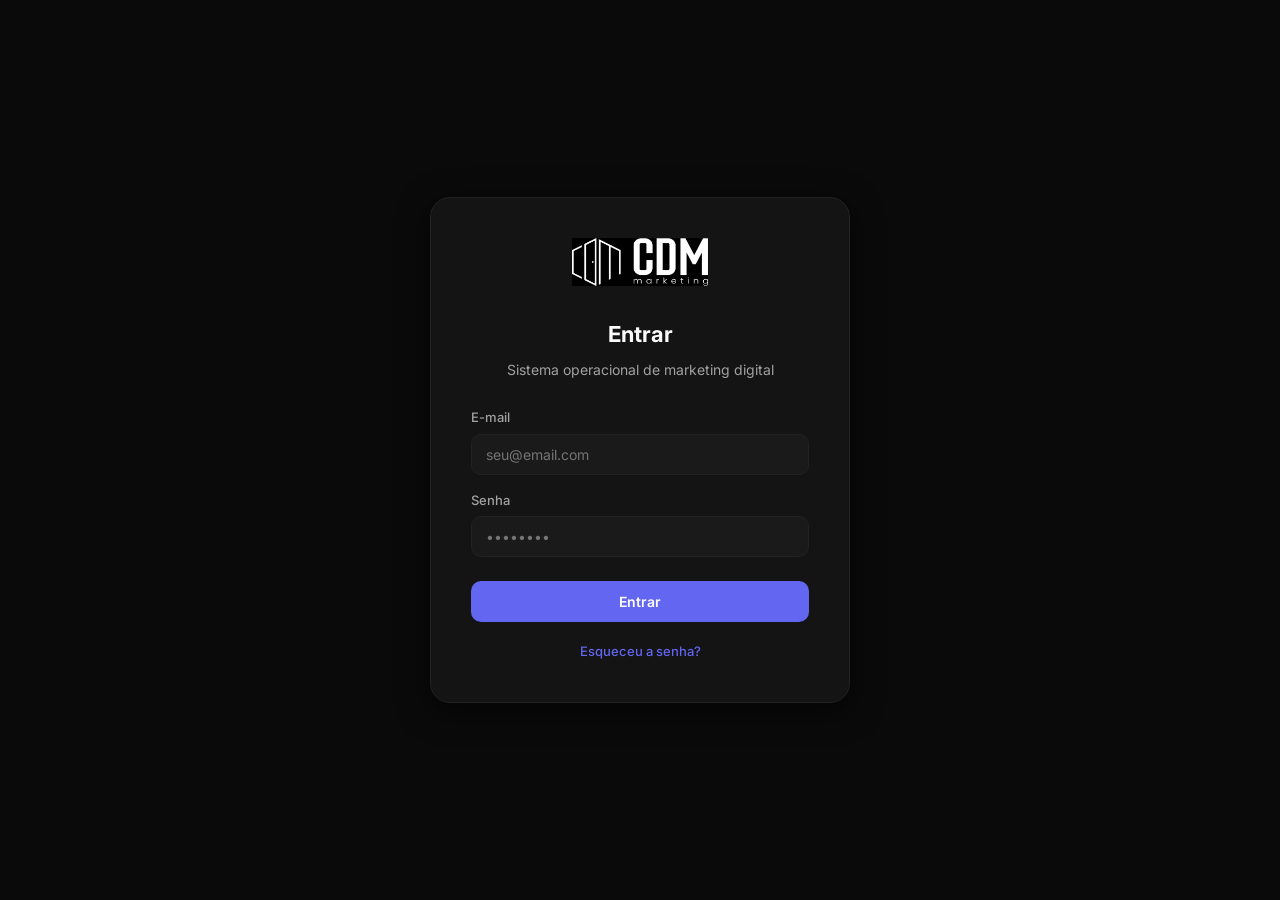
==== app.html @ 844bb7fb "feat: calendario ordena pendentes, auto-save ao fechar task e arquivar clientes Co-authored-by: Curs" ====
<!DOCTYPE html>
<html lang="pt-BR" data-theme="dark">
<head>
  <meta charset="UTF-8">
  <meta name="viewport" content="width=device-width, initial-scale=1.0">
  <title>CDM Central</title>
  <link rel="icon" type="image/png" href="assets/logos/cdm-icon.png?v=20260618d">
  <link rel="preconnect" href="https://fonts.googleapis.com">
  <link rel="preconnect" href="https://fonts.gstatic.com" crossorigin>
  <link href="https://fonts.googleapis.com/css2?family=Inter:wght@300;400;500;600;700&display=swap" rel="stylesheet">
  <link rel="stylesheet" href="css/style.css?v=20260626e">
  <link rel="stylesheet" href="css/auth.css?v=20260619e">
</head>
<body>
  <div id="app" class="app">
    <aside id="sidebar" class="sidebar">
      <div class="sidebar-header">
        <div class="logo">
          <img src="assets/logos/cdm-marketing-white.png?v=20260618d" alt="CDM marketing" class="logo-img logo-img-full">
          <img src="assets/logos/cdm-icon.png?v=20260618d" alt="CDM marketing" class="logo-img logo-img-icon">
        </div>
        <button id="sidebar-toggle" class="sidebar-toggle" aria-label="Recolher menu">
          <svg width="16" height="16" viewBox="0 0 24 24" fill="none" stroke="currentColor" stroke-width="2"><path d="M15 18l-6-6 6-6"/></svg>
        </button>
      </div>
      <nav id="sidebar-nav" class="sidebar-nav"></nav>
      <div class="sidebar-footer">
        <button id="theme-toggle" class="theme-toggle" aria-label="Alternar tema">
          <svg class="icon-sun" width="18" height="18" viewBox="0 0 24 24" fill="none" stroke="currentColor" stroke-width="2"><circle cx="12" cy="12" r="5"/><path d="M12 1v2M12 21v2M4.22 4.22l1.42 1.42M18.36 18.36l1.42 1.42M1 12h2M21 12h2M4.22 19.78l1.42-1.42M18.36 5.64l1.42-1.42"/></svg>
          <svg class="icon-moon" width="18" height="18" viewBox="0 0 24 24" fill="none" stroke="currentColor" stroke-width="2"><path d="M21 12.79A9 9 0 1 1 11.21 3 7 7 0 0 0 21 12.79z"/></svg>
          <span class="theme-label">Tema</span>
        </button>
      </div>
    </aside>

    <div class="main-wrapper">
      <header class="header">
        <div class="header-left">
          <button id="mobile-menu" class="mobile-menu-btn" aria-label="Menu">
            <svg width="20" height="20" viewBox="0 0 24 24" fill="none" stroke="currentColor" stroke-width="2"><path d="M3 12h18M3 6h18M3 18h18"/></svg>
          </button>
          <div class="search-wrapper">
            <svg class="search-icon" width="16" height="16" viewBox="0 0 24 24" fill="none" stroke="currentColor" stroke-width="2"><circle cx="11" cy="11" r="8"/><path d="m21 21-4.35-4.35"/></svg>
            <input type="text" id="global-search" class="search-input" placeholder="Buscar... (Ctrl+K)" autocomplete="off">
          </div>
        </div>
        <div class="header-right">
          <button id="notifications-btn" class="header-btn" aria-label="Notificações">
            <svg width="18" height="18" viewBox="0 0 24 24" fill="none" stroke="currentColor" stroke-width="2"><path d="M18 8A6 6 0 0 0 6 8c0 7-3 9-3 9h18s-3-2-3-9"/><path d="M13.73 21a2 2 0 0 1-3.46 0"/></svg>
            <span id="notif-badge" class="notif-badge hidden">0</span>
          </button>
          <div class="user-menu">
            <button id="user-btn" class="user-btn">
              <span class="user-avatar" id="user-avatar">A</span>
              <span class="user-name" id="user-name">...</span>
              <span class="role-badge" id="user-role"></span>
            </button>
            <div id="user-dropdown" class="hidden" style="position:absolute;right:24px;top:52px;background:var(--bg-card);border:1px solid var(--border-color);border-radius:var(--radius-md);padding:8px;min-width:160px;z-index:200">
              <button class="btn btn-ghost" style="width:100%;justify-content:flex-start" id="logout-btn">Sair</button>
            </div>
          </div>
        </div>
      </header>
      <main id="main-content" class="main-content">
        <div class="loading"><div class="spinner"></div><p style="margin-top:12px;color:var(--text-tertiary)">Iniciando...</p></div>
      </main>
    </div>

    <div id="detail-modal" class="modal-overlay hidden">
      <div class="detail-modal">
        <div class="detail-modal-header">
          <h2 id="detail-modal-title"></h2>
          <button id="close-detail-modal" class="panel-close">&times;</button>
        </div>
        <div id="detail-modal-body" class="detail-modal-body"></div>
      </div>
    </div>

    <div id="notifications-panel" class="notifications-panel hidden">
      <div class="panel-header">
        <h3>Notificações</h3>
        <button id="close-notifications" class="panel-close" aria-label="Fechar">&times;</button>
      </div>
      <div id="notifications-toolbar" class="notifications-toolbar hidden">
        <button id="mark-all-notifications" class="btn btn-ghost btn-sm" type="button">Marcar todas como lidas</button>
      </div>
      <div id="notifications-list" class="notifications-list"></div>
    </div>

    <div id="overlay" class="overlay hidden"></div>

    <div id="upload-progress" class="upload-progress-overlay hidden" aria-live="polite" aria-busy="true">
      <div class="upload-progress-card">
        <div class="spinner upload-progress-spinner"></div>
        <h3 id="upload-progress-title">Enviando arquivo...</h3>
        <p id="upload-progress-name" class="upload-progress-name"></p>
        <div class="progress-bar upload-progress-bar"><div id="upload-progress-fill" class="progress-fill"></div></div>
        <p id="upload-progress-meta" class="upload-progress-meta"></p>
      </div>
    </div>

    <div id="file-context-menu" class="file-context-menu hidden" role="menu">
      <button type="button" id="file-context-delete" class="file-context-item file-context-danger" role="menuitem">Excluir pasta</button>
    </div>

    <div id="toast-container" class="toast-container"></div>
  </div>

  <script src="js/vendor/supabase.min.js"></script>
  <script type="module" src="js/app.js?v=20260626e"></script>
</body>
</html>
---- css/style.css ----
/* ============================================
   CDM CENTRAL - Premium SaaS Design System
   ============================================ */

/* --- CSS Variables: Dark Theme (default) --- */
:root,
[data-theme="dark"] {
  --bg-primary: #0A0A0A;
  --bg-secondary: #111111;
  --bg-tertiary: #1A1A1A;
  --bg-card: #141414;
  --bg-card-hover: #1C1C1C;
  --bg-input: #1A1A1A;
  --bg-sidebar: #0D0D0D;
  --bg-header: rgba(10, 10, 10, 0.85);
  --border-color: #222222;
  --border-light: #2A2A2A;
  --border-focus: #6366f1;
  --text-primary: #FAFAFA;
  --text-secondary: #A1A1A1;
  --text-tertiary: #666666;
  --text-muted: #444444;
  --accent: #6366f1;
  --accent-hover: #818cf8;
  --accent-subtle: rgba(99, 102, 241, 0.12);
  --success: #22c55e;
  --success-subtle: rgba(34, 197, 94, 0.12);
  --warning: #f59e0b;
  --warning-subtle: rgba(245, 158, 11, 0.12);
  --danger: #ef4444;
  --danger-subtle: rgba(239, 68, 68, 0.12);
  --info: #3b82f6;
  --info-subtle: rgba(59, 130, 246, 0.12);
  --shadow-sm: 0 1px 2px rgba(0, 0, 0, 0.4);
  --shadow-md: 0 4px 12px rgba(0, 0, 0, 0.5);
  --shadow-lg: 0 8px 32px rgba(0, 0, 0, 0.6);
  --radius-sm: 6px;
  --radius-md: 10px;
  --radius-lg: 14px;
  --radius-xl: 20px;
  --sidebar-width: 260px;
  --sidebar-collapsed: 72px;
  --header-height: 60px;
  --transition: 0.2s cubic-bezier(0.4, 0, 0.2, 1);
  --font: 'Inter', -apple-system, BlinkMacSystemFont, 'Segoe UI', sans-serif;
}

/* --- Light Theme --- */
[data-theme="light"] {
  --bg-primary: #FFFFFF;
  --bg-secondary: #FAFAFA;
  --bg-tertiary: #F5F5F5;
  --bg-card: #FFFFFF;
  --bg-card-hover: #FAFAFA;
  --bg-input: #F5F5F5;
  --bg-sidebar: #FAFAFA;
  --bg-header: rgba(255, 255, 255, 0.9);
  --border-color: #E5E5E5;
  --border-light: #EEEEEE;
  --text-primary: #0A0A0A;
  --text-secondary: #666666;
  --text-tertiary: #999999;
  --text-muted: #CCCCCC;
  --shadow-sm: 0 1px 2px rgba(0, 0, 0, 0.05);
  --shadow-md: 0 4px 12px rgba(0, 0, 0, 0.08);
  --shadow-lg: 0 8px 32px rgba(0, 0, 0, 0.12);
}

/* --- Reset & Base --- */
*, *::before, *::after { box-sizing: border-box; margin: 0; padding: 0; }

html {
  font-size: 14px;
  -webkit-font-smoothing: antialiased;
  -moz-osx-font-smoothing: grayscale;
}

body {
  font-family: var(--font);
  background: var(--bg-primary);
  color: var(--text-primary);
  line-height: 1.5;
  overflow: hidden;
}

button, input, textarea, select {
  font-family: inherit;
  font-size: inherit;
  border: none;
  outline: none;
  background: none;
  color: inherit;
}

a { color: var(--accent); text-decoration: none; }
a:hover { color: var(--accent-hover); }

::-webkit-scrollbar { width: 6px; height: 6px; }
::-webkit-scrollbar-track { background: transparent; }
::-webkit-scrollbar-thumb { background: var(--border-light); border-radius: 3px; }
::-webkit-scrollbar-thumb:hover { background: var(--text-tertiary); }

/* --- App Layout --- */
.app {
  display: flex;
  height: 100vh;
  overflow: hidden;
}

.main-wrapper {
  flex: 1;
  display: flex;
  flex-direction: column;
  min-width: 0;
  transition: margin-left var(--transition);
}

/* --- Sidebar --- */
.sidebar {
  width: var(--sidebar-width);
  height: 100vh;
  background: var(--bg-sidebar);
  border-right: 1px solid var(--border-color);
  display: flex;
  flex-direction: column;
  flex-shrink: 0;
  transition: width var(--transition);
  z-index: 100;
  position: relative;
}

.sidebar.collapsed {
  width: var(--sidebar-collapsed);
}

.sidebar-header {
  display: flex;
  align-items: center;
  justify-content: space-between;
  padding: 20px 16px;
  border-bottom: 1px solid var(--border-color);
  min-height: 72px;
}

.logo {
  display: flex;
  align-items: center;
  overflow: hidden;
  min-width: 0;
  flex: 1;
}

.logo-img {
  object-fit: contain;
  flex-shrink: 0;
}

.logo-img-full {
  height: 36px;
  width: auto;
  max-width: 100%;
  display: block;
}

.logo-img-icon {
  width: 36px;
  height: 36px;
  display: none;
}

[data-theme="light"] .logo-img-full { display: none; }
[data-theme="light"] .logo-img-icon { display: block; }

.sidebar.collapsed .logo-img-icon { display: none; }

.sidebar.collapsed .logo-img-full {
  display: block;
  width: 36px;
  height: 36px;
  object-fit: cover;
  object-position: left center;
}

.sidebar-toggle {
  width: 28px;
  height: 28px;
  border-radius: var(--radius-sm);
  display: flex;
  align-items: center;
  justify-content: center;
  color: var(--text-tertiary);
  cursor: pointer;
  transition: all var(--transition);
  flex-shrink: 0;
}

.sidebar-toggle:hover {
  background: var(--bg-tertiary);
  color: var(--text-primary);
}

.sidebar.collapsed .sidebar-toggle svg { transform: rotate(180deg); }

.sidebar-nav {
  flex: 1;
  overflow-y: auto;
  padding: 12px 8px;
}

.nav-section {
  margin-bottom: 8px;
}

.nav-section-title {
  font-size: 10px;
  font-weight: 600;
  text-transform: uppercase;
  letter-spacing: 0.08em;
  color: var(--text-tertiary);
  padding: 8px 12px 4px;
  white-space: nowrap;
  overflow: hidden;
}

.sidebar.collapsed .nav-section-title { opacity: 0; height: 0; padding: 0; }

.nav-item {
  display: flex;
  align-items: center;
  gap: 12px;
  padding: 9px 12px;
  border-radius: var(--radius-md);
  color: var(--text-secondary);
  cursor: pointer;
  transition: all var(--transition);
  white-space: nowrap;
  font-size: 13px;
  font-weight: 450;
  position: relative;
  border: none;
  width: 100%;
  text-align: left;
}

.nav-item:hover {
  background: var(--bg-tertiary);
  color: var(--text-primary);
}

.nav-item.active {
  background: var(--accent-subtle);
  color: var(--accent);
  font-weight: 500;
}

.nav-item.active::before {
  content: '';
  position: absolute;
  left: 0;
  top: 50%;
  transform: translateY(-50%);
  width: 3px;
  height: 18px;
  background: var(--accent);
  border-radius: 0 2px 2px 0;
}

.nav-icon {
  width: 22px;
  height: 22px;
  display: flex;
  align-items: center;
  justify-content: center;
  flex-shrink: 0;
  color: inherit;
  opacity: 0.85;
}

.nav-item.active .nav-icon { opacity: 1; }

.nav-icon-svg {
  display: block;
}

.sidebar.collapsed .nav-label { opacity: 0; width: 0; }

.sidebar-footer {
  padding: 12px 8px;
  border-top: 1px solid var(--border-color);
}

.theme-toggle {
  display: flex;
  align-items: center;
  gap: 12px;
  padding: 9px 12px;
  border-radius: var(--radius-md);
  color: var(--text-secondary);
  cursor: pointer;
  width: 100%;
  transition: all var(--transition);
}

.theme-toggle:hover {
  background: var(--bg-tertiary);
  color: var(--text-primary);
}

[data-theme="dark"] .icon-sun { display: block; }
[data-theme="dark"] .icon-moon { display: none; }
[data-theme="light"] .icon-sun { display: none; }
[data-theme="light"] .icon-moon { display: block; }

.sidebar.collapsed .theme-label { display: none; }

/* --- Header --- */
.header {
  height: var(--header-height);
  display: flex;
  align-items: center;
  justify-content: space-between;
  padding: 0 24px;
  border-bottom: 1px solid var(--border-color);
  background: var(--bg-header);
  backdrop-filter: blur(12px);
  -webkit-backdrop-filter: blur(12px);
  flex-shrink: 0;
  z-index: 50;
}

.header-left, .header-right {
  display: flex;
  align-items: center;
  gap: 12px;
}

.mobile-menu-btn {
  display: none;
  width: 36px;
  height: 36px;
  border-radius: var(--radius-md);
  align-items: center;
  justify-content: center;
  cursor: pointer;
  color: var(--text-secondary);
}

.mobile-menu-btn:hover { background: var(--bg-tertiary); }

.search-wrapper {
  position: relative;
  display: flex;
  align-items: center;
}

.search-icon {
  position: absolute;
  left: 12px;
  color: var(--text-tertiary);
  pointer-events: none;
}

.search-input {
  width: 320px;
  height: 38px;
  padding: 0 60px 0 38px;
  background: var(--bg-input);
  border: 1px solid var(--border-color);
  border-radius: var(--radius-lg);
  color: var(--text-primary);
  transition: all var(--transition);
}

.search-input:focus {
  border-color: var(--border-focus);
  box-shadow: 0 0 0 3px var(--accent-subtle);
}

.search-input::placeholder { color: var(--text-tertiary); }

.search-kbd {
  position: absolute;
  right: 10px;
  font-size: 11px;
  padding: 2px 6px;
  background: var(--bg-tertiary);
  border: 1px solid var(--border-color);
  border-radius: 4px;
  color: var(--text-tertiary);
  font-family: inherit;
}

.header-btn {
  width: 38px;
  height: 38px;
  border-radius: var(--radius-md);
  display: flex;
  align-items: center;
  justify-content: center;
  cursor: pointer;
  color: var(--text-secondary);
  position: relative;
  transition: all var(--transition);
}

.header-btn:hover {
  background: var(--bg-tertiary);
  color: var(--text-primary);
}

.notif-badge {
  position: absolute;
  top: 6px;
  right: 6px;
  width: 16px;
  height: 16px;
  background: var(--danger);
  color: white;
  font-size: 9px;
  font-weight: 700;
  border-radius: 50%;
  display: flex;
  align-items: center;
  justify-content: center;
}

.user-btn {
  display: flex;
  align-items: center;
  gap: 8px;
  padding: 4px 8px 4px 4px;
  border-radius: var(--radius-lg);
  cursor: pointer;
  transition: all var(--transition);
}

.user-btn:hover { background: var(--bg-tertiary); }

.user-avatar {
  width: 32px;
  height: 32px;
  border-radius: var(--radius-md);
  background: var(--accent);
  color: white;
  display: flex;
  align-items: center;
  justify-content: center;
  font-size: 12px;
  font-weight: 600;
}

.user-name {
  font-size: 13px;
  font-weight: 500;
}

/* --- Main Content --- */
.main-content {
  flex: 1;
  overflow-y: auto;
  padding: 24px;
  animation: fadeIn 0.3s ease;
}

.main-content.is-loading {
  opacity: 0.72;
  pointer-events: none;
  transition: opacity 0.15s ease;
}

@keyframes fadeIn {
  from { opacity: 0; transform: translateY(8px); }
  to { opacity: 1; transform: translateY(0); }
}

.page-header {
  margin-bottom: 24px;
}

.page-title {
  font-size: 24px;
  font-weight: 700;
  letter-spacing: -0.03em;
  margin-bottom: 4px;
}

.page-subtitle {
  color: var(--text-secondary);
  font-size: 14px;
}

.page-actions {
  display: flex;
  gap: 8px;
  margin-top: 16px;
}

/* --- Buttons --- */
.btn {
  display: inline-flex;
  align-items: center;
  gap: 6px;
  padding: 8px 16px;
  border-radius: var(--radius-md);
  font-size: 13px;
  font-weight: 500;
  cursor: pointer;
  transition: all var(--transition);
  border: 1px solid transparent;
  white-space: nowrap;
}

.btn-primary {
  background: var(--accent);
  color: white;
}

.btn-primary:hover {
  background: var(--accent-hover);
  transform: translateY(-1px);
  box-shadow: var(--shadow-md);
}

.btn-secondary {
  background: var(--bg-tertiary);
  color: var(--text-primary);
  border-color: var(--border-color);
}

.btn-secondary:hover { background: var(--bg-card-hover); }

.btn-ghost {
  color: var(--text-secondary);
}

.btn-ghost:hover {
  background: var(--bg-tertiary);
  color: var(--text-primary);
}

.btn-sm { padding: 5px 10px; font-size: 12px; }

.btn-icon {
  width: 32px;
  height: 32px;
  padding: 0;
  display: inline-flex;
  align-items: center;
  justify-content: center;
  border-radius: var(--radius-sm);
}

/* --- Cards --- */
.card {
  background: var(--bg-card);
  border: 1px solid var(--border-color);
  border-radius: var(--radius-lg);
  padding: 20px;
  transition: all var(--transition);
}

.card:hover { border-color: var(--border-light); }

.card-header {
  display: flex;
  align-items: center;
  justify-content: space-between;
  margin-bottom: 16px;
}

.card-title {
  font-size: 14px;
  font-weight: 600;
  color: var(--text-secondary);
}

.card-value {
  font-size: 28px;
  font-weight: 700;
  letter-spacing: -0.03em;
  line-height: 1.2;
}

.card-change {
  font-size: 12px;
  font-weight: 500;
  margin-top: 4px;
}

.card-change.positive { color: var(--success); }
.card-change.negative { color: var(--danger); }

/* --- Grid Layouts --- */
.grid { display: grid; gap: 16px; }
.grid-2 { grid-template-columns: repeat(2, 1fr); }
.grid-3 { grid-template-columns: repeat(3, 1fr); }
.grid-4 { grid-template-columns: repeat(4, 1fr); }
.grid-5 { grid-template-columns: repeat(5, 1fr); }
.grid-auto { grid-template-columns: repeat(auto-fill, minmax(240px, 1fr)); }

/* --- Metric Cards --- */
.metric-card {
  background: var(--bg-card);
  border: 1px solid var(--border-color);
  border-radius: var(--radius-lg);
  padding: 20px;
  position: relative;
  overflow: hidden;
  transition: all var(--transition);
}

.metric-card:hover {
  border-color: var(--border-light);
  transform: translateY(-2px);
  box-shadow: var(--shadow-md);
}

.metric-card::after {
  content: '';
  position: absolute;
  top: 0;
  left: 0;
  right: 0;
  height: 2px;
  background: var(--accent);
  opacity: 0;
  transition: opacity var(--transition);
}

.metric-card:hover::after { opacity: 1; }

.metric-label {
  font-size: 12px;
  font-weight: 500;
  color: var(--text-tertiary);
  text-transform: uppercase;
  letter-spacing: 0.05em;
  margin-bottom: 8px;
}

.metric-value {
  font-size: 26px;
  font-weight: 700;
  letter-spacing: -0.03em;
}

.metric-icon {
  position: absolute;
  top: 16px;
  right: 16px;
  width: 36px;
  height: 36px;
  border-radius: var(--radius-md);
  display: flex;
  align-items: center;
  justify-content: center;
  font-size: 16px;
}

.metric-icon.purple { background: var(--accent-subtle); }
.metric-icon.green { background: var(--success-subtle); }
.metric-icon.yellow { background: var(--warning-subtle); }
.metric-icon.red { background: var(--danger-subtle); }
.metric-icon.blue { background: var(--info-subtle); }

/* --- Progress Bar --- */
.progress-bar {
  height: 6px;
  background: var(--bg-tertiary);
  border-radius: 3px;
  overflow: hidden;
  margin-top: 12px;
}

.progress-fill {
  height: 100%;
  background: linear-gradient(90deg, var(--accent), var(--accent-hover));
  border-radius: 3px;
  transition: width 0.8s cubic-bezier(0.4, 0, 0.2, 1);
}

/* --- Chart Container --- */
.chart-container {
  background: var(--bg-card);
  border: 1px solid var(--border-color);
  border-radius: var(--radius-lg);
  padding: 20px;
}

.chart-header {
  display: flex;
  align-items: center;
  justify-content: space-between;
  margin-bottom: 16px;
}

.chart-title {
  font-size: 15px;
  font-weight: 600;
}

.chart-canvas {
  width: 100%;
  height: 240px;
}

/* --- Tabs --- */
.tabs {
  display: flex;
  gap: 4px;
  background: var(--bg-tertiary);
  padding: 4px;
  border-radius: var(--radius-md);
  margin-bottom: 20px;
  width: fit-content;
}

.tab {
  padding: 7px 16px;
  border-radius: var(--radius-sm);
  font-size: 13px;
  font-weight: 500;
  color: var(--text-secondary);
  cursor: pointer;
  transition: all var(--transition);
}

.tab:hover { color: var(--text-primary); }

.tab.active {
  background: var(--bg-card);
  color: var(--text-primary);
  box-shadow: var(--shadow-sm);
}

/* --- Tables --- */
.table-wrapper {
  overflow-x: auto;
  border: 1px solid var(--border-color);
  border-radius: var(--radius-lg);
}

table {
  width: 100%;
  border-collapse: collapse;
}

thead { background: var(--bg-tertiary); }

th {
  text-align: left;
  padding: 10px 16px;
  font-size: 11px;
  font-weight: 600;
  text-transform: uppercase;
  letter-spacing: 0.05em;
  color: var(--text-tertiary);
  border-bottom: 1px solid var(--border-color);
}

td {
  padding: 12px 16px;
  font-size: 13px;
  border-bottom: 1px solid var(--border-color);
  vertical-align: middle;
}

tr:last-child td { border-bottom: none; }

tbody tr {
  transition: background var(--transition);
  cursor: pointer;
}

tbody tr:hover { background: var(--bg-card-hover); }

/* --- Badges --- */
.badge {
  display: inline-flex;
  align-items: center;
  padding: 3px 10px;
  border-radius: 100px;
  font-size: 11px;
  font-weight: 600;
  letter-spacing: 0.02em;
}

.badge-success { background: var(--success-subtle); color: var(--success); }
.badge-warning { background: var(--warning-subtle); color: var(--warning); }
.badge-danger { background: var(--danger-subtle); color: var(--danger); }
.badge-info { background: var(--info-subtle); color: var(--info); }
.badge-neutral { background: var(--bg-tertiary); color: var(--text-secondary); }
.badge-accent { background: var(--accent-subtle); color: var(--accent); }

/* --- Kanban --- */
.kanban {
  display: flex;
  gap: 16px;
  overflow-x: auto;
  padding-bottom: 16px;
}

.kanban-column {
  min-width: 280px;
  flex: 1;
  background: var(--bg-secondary);
  border: 1px solid var(--border-color);
  border-radius: var(--radius-lg);
  padding: 16px;
}

.kanban-column-header {
  display: flex;
  align-items: center;
  justify-content: space-between;
  margin-bottom: 12px;
  padding-bottom: 12px;
  border-bottom: 1px solid var(--border-color);
}

.kanban-column-title {
  font-size: 13px;
  font-weight: 600;
  display: flex;
  align-items: center;
  gap: 8px;
}

.kanban-count {
  background: var(--bg-tertiary);
  padding: 2px 8px;
  border-radius: 100px;
  font-size: 11px;
  color: var(--text-tertiary);
}

.kanban-card {
  background: var(--bg-card);
  border: 1px solid var(--border-color);
  border-radius: var(--radius-md);
  padding: 14px;
  margin-bottom: 8px;
  cursor: pointer;
  transition: all var(--transition);
}

.kanban-card:hover {
  border-color: var(--border-light);
  transform: translateY(-1px);
  box-shadow: var(--shadow-sm);
}

.kanban-card-title {
  font-size: 13px;
  font-weight: 500;
  margin-bottom: 8px;
}

.kanban-card-meta {
  display: flex;
  align-items: center;
  justify-content: space-between;
  font-size: 11px;
  color: var(--text-tertiary);
}

.priority-dot {
  width: 8px;
  height: 8px;
  border-radius: 50%;
  display: inline-block;
}

.priority-dot.alta { background: var(--danger); }
.priority-dot.media { background: var(--warning); }
.priority-dot.baixa { background: var(--success); }

/* --- Calendar --- */
.calendar-toolbar {
  display: flex;
  align-items: center;
  justify-content: space-between;
  margin-bottom: 20px;
}

.calendar-nav {
  display: flex;
  align-items: center;
  gap: 8px;
}

.calendar-month {
  font-size: 18px;
  font-weight: 600;
  min-width: 180px;
  text-align: center;
}

.calendar-grid {
  display: grid;
  grid-template-columns: repeat(7, 1fr);
  gap: 1px;
  background: var(--border-color);
  border: 1px solid var(--border-color);
  border-radius: var(--radius-lg);
  overflow: hidden;
}

.calendar-day-header {
  background: var(--bg-tertiary);
  padding: 10px;
  text-align: center;
  font-size: 11px;
  font-weight: 600;
  text-transform: uppercase;
  color: var(--text-tertiary);
}

.calendar-day {
  background: var(--bg-card);
  min-height: 100px;
  padding: 8px;
  cursor: pointer;
  transition: background var(--transition);
}

.calendar-day:hover { background: var(--bg-card-hover); }
.calendar-day.other-month {
  opacity: 0.55;
  cursor: pointer;
}
.calendar-day.other-month:hover {
  opacity: 0.85;
}
.calendar-day.other-month.is-focused {
  opacity: 1;
}
.calendar-day.today { background: var(--accent-subtle); }

.calendar-day-number {
  font-size: 13px;
  font-weight: 500;
  margin-bottom: 4px;
}

.calendar-event {
  font-size: 11px;
  padding: 2px 6px;
  border-radius: 4px;
  margin-bottom: 2px;
  background: var(--accent-subtle);
  color: var(--accent);
  white-space: nowrap;
  overflow: hidden;
  text-overflow: ellipsis;
  cursor: pointer;
}

.calendar-event.alta { background: var(--danger-subtle); color: var(--danger); }

/* --- Notion Calendar --- */
.cal-page-header {
  display: flex;
  justify-content: space-between;
  align-items: flex-start;
  flex-wrap: wrap;
  gap: 16px;
}

.notion-toolbar {
  flex-wrap: wrap;
  margin-bottom: 16px;
}

.cal-filters {
  display: flex;
  flex-wrap: wrap;
  gap: 12px;
  align-items: center;
  margin-bottom: 16px;
}

.cal-filter-group {
  display: flex;
  flex-wrap: wrap;
  gap: 6px;
}

.cal-filter-chip {
  padding: 6px 12px;
  border-radius: 999px;
  border: 1px solid var(--border-color);
  background: var(--bg-card);
  color: var(--text-secondary);
  font-size: 12px;
  cursor: pointer;
  transition: all var(--transition);
}

.cal-filter-chip:hover { border-color: var(--accent); color: var(--text-primary); }
.cal-filter-chip.active { background: var(--accent-subtle); border-color: var(--accent); color: var(--accent); }

.cal-filter-select {
  max-width: 220px;
  padding: 6px 10px;
  font-size: 13px;
}

.notion-calendar .calendar-day {
  min-height: 130px;
  vertical-align: top;
}

.calendar-day-header-row {
  display: flex;
  justify-content: space-between;
  align-items: center;
  margin-bottom: 6px;
}

.cal-day-add {
  width: 22px;
  height: 22px;
  border: none;
  border-radius: 4px;
  background: transparent;
  color: var(--text-tertiary);
  cursor: pointer;
  font-size: 16px;
  line-height: 1;
  opacity: 0;
  transition: opacity var(--transition);
}

.calendar-day:hover .cal-day-add { opacity: 1; }
.cal-day-add:hover { background: var(--accent-subtle); color: var(--accent); }

.calendar-day-events { display: flex; flex-direction: column; gap: 4px; }

.calendar-event.type-task { background: rgba(99, 102, 241, 0.15); color: #818cf8; border-left: 2px solid #6366f1; }
.calendar-event.type-meeting { background: rgba(34, 197, 94, 0.15); color: #4ade80; border-left: 2px solid #22c55e; }
.calendar-event.type-event { background: rgba(168, 85, 247, 0.15); color: #c084fc; border-left: 2px solid #a855f7; }
.calendar-event.type-invoice { background: rgba(234, 179, 8, 0.15); color: #facc15; border-left: 2px solid #eab308; }

.cal-event-dot {
  display: inline-block;
  width: 6px;
  height: 6px;
  border-radius: 50%;
  background: currentColor;
  margin-right: 4px;
  vertical-align: middle;
}

.calendar-more {
  font-size: 10px;
  color: var(--text-tertiary);
  padding: 2px 4px;
  cursor: pointer;
}

.calendar-more:hover { color: var(--accent); }

.calendar-week-grid {
  display: grid;
  grid-template-columns: repeat(7, 1fr);
  gap: 1px;
  background: var(--border-color);
  border: 1px solid var(--border-color);
  border-radius: var(--radius-lg);
  overflow: hidden;
}

.calendar-week-header {
  background: var(--bg-tertiary);
  padding: 12px;
  text-align: center;
  font-size: 12px;
  font-weight: 600;
  color: var(--text-secondary);
}

.calendar-week-header.today { color: var(--accent); }

.calendar-week-col {
  background: var(--bg-card);
  min-height: 320px;
  padding: 8px;
  display: flex;
  flex-direction: column;
  gap: 4px;
}

.calendar-week-col.today { background: var(--accent-subtle); }

.cal-week-empty { font-size: 12px; color: var(--text-tertiary); text-align: center; margin-top: 24px; }

.cal-day-add-week { opacity: 1; align-self: flex-end; margin-bottom: 4px; }

.cal-table-wrap { margin-top: 8px; }

.cal-table tbody tr { cursor: pointer; transition: background var(--transition); }
.cal-table tbody tr:hover { background: var(--bg-card-hover); }

.cal-table-task { display: flex; align-items: center; gap: 8px; font-weight: 500; }
.cal-table-icon { font-size: 16px; }

.cal-type-tag.type-task { background: rgba(99, 102, 241, 0.15); color: #818cf8; }
.cal-type-tag.type-meeting { background: rgba(34, 197, 94, 0.15); color: #4ade80; }
.cal-type-tag.type-event { background: rgba(168, 85, 247, 0.15); color: #c084fc; }
.cal-type-tag.type-invoice { background: rgba(234, 179, 8, 0.15); color: #facc15; }

.cal-agenda { display: flex; flex-direction: column; gap: 24px; }

.cal-agenda-day { border-left: 2px solid var(--border-color); padding-left: 16px; }

.cal-agenda-date {
  font-size: 14px;
  font-weight: 600;
  color: var(--text-secondary);
  margin-bottom: 12px;
  text-transform: capitalize;
}

.cal-agenda-item {
  display: flex;
  gap: 16px;
  padding: 12px;
  background: var(--bg-card);
  border: 1px solid var(--border-color);
  border-radius: var(--radius-md);
  margin-bottom: 8px;
  cursor: pointer;
  transition: border-color var(--transition);
}

.cal-agenda-item:hover { border-color: var(--accent); }

.cal-agenda-time {
  font-size: 12px;
  color: var(--text-tertiary);
  min-width: 80px;
}

.cal-agenda-title { font-weight: 500; font-size: 14px; margin-bottom: 6px; }

.cal-agenda-meta {
  display: flex;
  flex-wrap: wrap;
  gap: 8px;
  font-size: 12px;
  color: var(--text-secondary);
}

.cal-legend {
  display: flex;
  flex-wrap: wrap;
  gap: 16px;
  margin-top: 20px;
  padding-top: 16px;
  border-top: 1px solid var(--border-color);
  font-size: 12px;
  color: var(--text-tertiary);
}

.cal-legend-item { display: flex; align-items: center; gap: 6px; }

.cal-legend-dot {
  width: 10px;
  height: 10px;
  border-radius: 2px;
}

.cal-legend-dot.type-task { background: #6366f1; }
.cal-legend-dot.type-meeting { background: #22c55e; }
.cal-legend-dot.type-event { background: #a855f7; }
.cal-legend-dot.type-invoice { background: #eab308; }

.cal-view-tabs { margin-left: auto; }

@media (max-width: 768px) {
  .notion-calendar { font-size: 11px; }
  .notion-calendar .calendar-day { min-height: 80px; padding: 4px; }
  .notion-week-cols { grid-template-columns: 1fr; }
  .notion-week-headers { grid-template-columns: 1fr; }
  .cal-filter-select { max-width: 100%; }
}

/* --- Notion UI --- */
.notion-week-board { margin-top: 8px; }

.notion-week-headers,
.notion-week-cols {
  display: grid;
  grid-template-columns: repeat(7, minmax(140px, 1fr));
  gap: 8px;
}

.notion-week-headers { margin-bottom: 8px; }

.notion-week-header {
  display: flex;
  flex-direction: column;
  align-items: center;
  gap: 4px;
  padding: 10px 8px;
  font-size: 12px;
  color: var(--text-tertiary);
  text-transform: lowercase;
  text-align: center;
}

.notion-weekday {
  font-size: 11px;
  font-weight: 500;
  line-height: 1.25;
  color: var(--text-secondary);
}

.notion-week-header.today { color: var(--text-primary); }

.notion-day-num {
  font-size: 14px;
  font-weight: 500;
  width: 28px;
  height: 28px;
  display: flex;
  align-items: center;
  justify-content: center;
  border-radius: 50%;
}

.notion-day-num.today-badge {
  background: #e03e3e;
  color: #fff;
  font-weight: 600;
}

.notion-week-col {
  background: var(--bg-secondary);
  border-radius: var(--radius-md);
  min-height: 480px;
  padding: 8px;
  position: relative;
}

.notion-week-col.today { background: rgba(224, 62, 62, 0.06); }

.notion-week-cards {
  display: flex;
  flex-direction: column;
  gap: 8px;
}

.notion-card {
  background: var(--bg-card);
  border: 1px solid var(--border-color);
  border-radius: 8px;
  padding: 0;
  cursor: pointer;
  transition: box-shadow var(--transition), transform var(--transition);
  font-size: 12px;
  overflow: hidden;
}

.notion-card-inner { padding: 10px 12px 12px; }

.notion-card-color-bar {
  height: 4px;
  width: 100%;
}

.notion-card-color-bar.owner-boleto { background: #22c55e; }
.notion-card-color-bar.owner-juan { background: #3b82f6; }
.notion-card-color-bar.owner-mariah { background: #ec4899; }
.notion-card-color-bar.owner-wanessa { background: #a855f7; }
.notion-card-color-bar.owner-bernardo { background: #f97316; }
.notion-card-color-bar.owner-ney { background: #ef4444; }
.notion-card-color-bar.owner-default { background: #787774; }

.notion-card.owner-boleto { background: rgba(34, 197, 94, 0.14); border-color: rgba(34, 197, 94, 0.35); }
.notion-card.owner-juan { background: rgba(59, 130, 246, 0.14); border-color: rgba(59, 130, 246, 0.35); }
.notion-card.owner-mariah { background: rgba(236, 72, 153, 0.14); border-color: rgba(236, 72, 153, 0.35); }
.notion-card.owner-wanessa { background: rgba(168, 85, 247, 0.14); border-color: rgba(168, 85, 247, 0.35); }
.notion-card.owner-bernardo { background: rgba(249, 115, 22, 0.14); border-color: rgba(249, 115, 22, 0.35); }
.notion-card.owner-ney { background: rgba(239, 68, 68, 0.14); border-color: rgba(239, 68, 68, 0.35); }
.notion-card.owner-default { border-color: var(--border-color); background: var(--bg-card); }

.notion-card-compact {
  display: flex;
  align-items: center;
  gap: 6px;
  font-size: 11px;
  padding: 5px 8px;
  border-radius: 6px;
  border: 1px solid var(--border-color);
  white-space: nowrap;
  overflow: hidden;
  cursor: pointer;
  text-align: left;
}

.notion-compact-dot {
  width: 8px;
  height: 8px;
  border-radius: 50%;
  flex-shrink: 0;
}

.notion-compact-dot.owner-boleto { background: #22c55e; }
.notion-compact-dot.owner-juan { background: #3b82f6; }
.notion-compact-dot.owner-mariah { background: #ec4899; }
.notion-compact-dot.owner-wanessa { background: #a855f7; }
.notion-compact-dot.owner-bernardo { background: #f97316; }
.notion-compact-dot.owner-ney { background: #ef4444; }
.notion-compact-dot.owner-default { background: #787774; }

.notion-compact-text { overflow: hidden; text-overflow: ellipsis; }

.notion-card-compact.owner-boleto { background: rgba(34, 197, 94, 0.15); border-color: rgba(34, 197, 94, 0.3); }
.notion-card-compact.owner-juan { background: rgba(59, 130, 246, 0.15); border-color: rgba(59, 130, 246, 0.3); }
.notion-card-compact.owner-mariah { background: rgba(236, 72, 153, 0.15); border-color: rgba(236, 72, 153, 0.3); }
.notion-card-compact.owner-wanessa { background: rgba(168, 85, 247, 0.15); border-color: rgba(168, 85, 247, 0.3); }
.notion-card-compact.owner-bernardo { background: rgba(249, 115, 22, 0.15); border-color: rgba(249, 115, 22, 0.3); }
.notion-card-compact.owner-ney { background: rgba(239, 68, 68, 0.15); border-color: rgba(239, 68, 68, 0.3); }
.notion-card-compact.owner-default { background: var(--bg-card); color: var(--text-secondary); }

/* ── Calendário Mês/Semana — cartão por status ─────────────────── */
.cal-status-card {
  display: flex;
  flex-direction: column;
  gap: 3px;
  padding: 6px 8px 7px 10px;
  border-radius: 6px;
  border: none;
  border-left: 4px solid transparent;
  cursor: pointer;
  overflow: hidden;
  transition: opacity 0.15s, transform 0.1s, box-shadow 0.15s;
  line-height: 1.35;
  width: 100%;
  text-align: left;
  background: var(--bg-card);
}

.cal-status-card:hover {
  opacity: 0.92;
  transform: translateY(-1px);
  box-shadow: 0 2px 8px rgba(0, 0, 0, 0.12);
}

.cal-status-card-client {
  font-size: 10px;
  font-weight: 600;
  text-transform: uppercase;
  letter-spacing: 0.03em;
  color: var(--text-tertiary);
  white-space: nowrap;
  overflow: hidden;
  text-overflow: ellipsis;
}

.cal-status-card-title {
  font-size: 12px;
  font-weight: 500;
  color: var(--text-primary);
  overflow: hidden;
  display: -webkit-box;
  -webkit-box-orient: vertical;
  -webkit-line-clamp: 2;
  line-clamp: 2;
}

.cal-status-card-assignees {
  font-size: 10px;
  font-weight: 500;
  color: var(--text-secondary);
  white-space: nowrap;
  overflow: hidden;
  text-overflow: ellipsis;
  margin-top: 2px;
}

/* Mês — compacto */
.cal-status-card--month {
  padding: 5px 6px 6px 9px;
  border-left-width: 3px;
  border-radius: 5px;
}

.cal-status-card--month .cal-status-card-client { font-size: 9px; }
.cal-status-card--month .cal-status-card-title { font-size: 11px; -webkit-line-clamp: 2; line-clamp: 2; }
.cal-status-card--month .cal-status-card-assignees { font-size: 9px; }

/* Semana — cartão maior estilo referência */
.cal-status-card--week {
  padding: 10px 12px 10px 14px;
  border-left-width: 4px;
  border-radius: 8px;
  min-height: 78px;
  gap: 5px;
}

.cal-status-card--week .cal-status-card-client {
  font-size: 11px;
  letter-spacing: 0.02em;
}

.cal-status-card--week .cal-status-card-title {
  font-size: 13px;
  font-weight: 500;
  -webkit-line-clamp: 4;
  line-clamp: 4;
  flex: 1;
}

.cal-status-card--week .cal-status-card-assignees {
  font-size: 11px;
  margin-top: auto;
  padding-top: 4px;
}

/* Cores por status */
.cal-status-card.cal-status-pendente {
  background: rgba(244, 63, 94, 0.14);
  border-left-color: #f43f5e;
}
.cal-status-card.cal-status-em_progresso {
  background: rgba(34, 197, 94, 0.14);
  border-left-color: #22c55e;
}
.cal-status-card.cal-status-em_aprovacao {
  background: rgba(59, 130, 246, 0.14);
  border-left-color: #3b82f6;
}
.cal-status-card.cal-status-concluida {
  background: rgba(148, 163, 184, 0.16);
  border-left-color: #94a3b8;
  opacity: 0.88;
}
.cal-status-card.cal-status-cancelada {
  background: rgba(249, 115, 22, 0.12);
  border-left-color: #f97316;
  opacity: 0.75;
}

.cal-status-card.cal-status-concluida .cal-status-card-title,
.cal-status-card.cal-status-cancelada .cal-status-card-title {
  text-decoration: line-through;
  color: var(--text-secondary);
}

/* Legenda de status */
.cal-legend-status {
  display: flex;
  flex-wrap: wrap;
  gap: 16px;
  margin-top: 16px;
  padding-top: 12px;
  border-top: 1px solid var(--border-color);
}

.cal-legend-dot.cal-legend-pendente     { background: #f43f5e; }
.cal-legend-dot.cal-legend-em_progresso { background: #22c55e; }
.cal-legend-dot.cal-legend-em_aprovacao { background: #3b82f6; }
.cal-legend-dot.cal-legend-concluida    { background: #94a3b8; }

.notion-owner-badge {
  display: inline-block;
  font-size: 10px;
  font-weight: 600;
  padding: 3px 8px;
  border-radius: 4px;
  margin-right: 6px;
  letter-spacing: 0.01em;
  line-height: 1.35;
}

.notion-owner-badge.owner-boleto { background: #15803d; color: #fff; }
.notion-owner-badge.owner-juan { background: #2563eb; color: #fff; }
.notion-owner-badge.owner-mariah { background: #db2777; color: #fff; }
.notion-owner-badge.owner-wanessa { background: #9333ea; color: #fff; }
.notion-owner-badge.owner-bernardo { background: #ea580c; color: #fff; }
.notion-owner-badge.owner-ney { background: #dc2626; color: #fff; }
.notion-owner-badge.owner-default { background: #525252; color: #fff; }

.notion-card-footer {
  display: flex;
  flex-wrap: wrap;
  align-items: center;
  gap: 4px;
  margin-top: 4px;
}

.cal-owner-filters { align-items: center; }
.cal-filter-label { font-size: 12px; color: var(--text-tertiary); margin-right: 4px; }
.cal-filter-dot {
  display: inline-block;
  width: 8px;
  height: 8px;
  border-radius: 50%;
  margin-right: 4px;
  vertical-align: middle;
}

.cal-owner-chip.active .cal-filter-dot { box-shadow: 0 0 0 2px var(--bg-card); }

.cal-agenda-item {
  display: flex;
  gap: 12px;
  align-items: flex-start;
}

.cal-agenda-color {
  width: 4px;
  align-self: stretch;
  border-radius: 2px;
  flex-shrink: 0;
  min-height: 48px;
}

.cal-agenda-color.owner-boleto { background: #22c55e; }
.cal-agenda-color.owner-juan { background: #3b82f6; }
.cal-agenda-color.owner-mariah { background: #ec4899; }
.cal-agenda-color.owner-wanessa { background: #a855f7; }
.cal-agenda-color.owner-bernardo { background: #f97316; }
.cal-agenda-color.owner-ney { background: #ef4444; }
.cal-agenda-color.owner-default { background: #787774; }

.notion-card:hover {
  box-shadow: 0 4px 12px rgba(0,0,0,0.2);
  transform: translateY(-1px);
}

.notion-avatar-juan { background: #2563eb; color: #fff; }
.notion-avatar-mariah { background: #db2777; color: #fff; }
.notion-avatar-wanessa { background: #9333ea; color: #fff; }
.notion-avatar-bernardo { background: #ea580c; color: #fff; }
.notion-avatar-ney { background: #dc2626; color: #fff; }
.notion-avatar-boleto { background: #15803d; color: #fff; }

.cal-legend-dot.owner-boleto { background: #22c55e; }
.cal-legend-dot.owner-juan { background: #3b82f6; }
.cal-legend-dot.owner-mariah { background: #ec4899; }
.cal-legend-dot.owner-wanessa { background: #a855f7; }
.cal-legend-dot.owner-bernardo { background: #f97316; }
.cal-legend-dot.owner-ney { background: #ef4444; }

.cal-owner-dot {
  display: inline-block;
  width: 8px;
  height: 8px;
  border-radius: 50%;
  margin-right: 6px;
  flex-shrink: 0;
}

.cal-owner-dot.owner-boleto { background: #22c55e; }
.cal-owner-dot.owner-juan { background: #3b82f6; }
.cal-owner-dot.owner-mariah { background: #ec4899; }
.cal-owner-dot.owner-wanessa { background: #a855f7; }
.cal-owner-dot.owner-bernardo { background: #f97316; }
.cal-owner-dot.owner-ney { background: #ef4444; }
.cal-owner-dot.owner-default { background: #787774; }

.cal-table-task { display: flex; align-items: center; gap: 4px; }

.cal-legend-team { gap: 20px; }

.notion-card-title {
  font-weight: 500;
  font-size: 13px;
  line-height: 1.35;
  margin-bottom: 8px;
  display: flex;
  gap: 6px;
  align-items: flex-start;
}

.notion-doc-icon { opacity: 0.6; flex-shrink: 0; }

.notion-card-client {
  font-size: 11px;
  color: var(--text-tertiary);
  margin-bottom: 6px;
  line-height: 1.3;
}

.notion-card-assignee { margin-bottom: 8px; }

.notion-card-assignees {
  display: flex;
  flex-wrap: wrap;
  gap: 6px 10px;
  margin-bottom: 8px;
}

.notion-card-assignees .notion-assignee {
  font-size: 10px;
}

.notion-card-color-bar.owner-split {
  height: 4px;
}

.team-checkbox-group .team-checkbox-item {
  align-items: center;
}

.team-checkbox-dot {
  width: 22px;
  height: 22px;
  border-radius: 50%;
  display: inline-flex;
  align-items: center;
  justify-content: center;
  font-size: 10px;
  font-weight: 700;
  flex-shrink: 0;
}

.notion-assignee {
  display: inline-flex;
  align-items: center;
  gap: 6px;
  font-size: 11px;
  color: var(--text-secondary);
}

.notion-avatar {
  width: 20px;
  height: 20px;
  border-radius: 50%;
  background: var(--bg-tertiary);
  display: inline-flex;
  align-items: center;
  justify-content: center;
  font-size: 10px;
  font-weight: 600;
  color: var(--text-secondary);
}

.notion-status {
  display: inline-block;
  padding: 3px 8px;
  border-radius: 4px;
  font-size: 11px;
  font-weight: 600;
  letter-spacing: 0.01em;
  line-height: 1.35;
}

.notion-status-done { background: #15803d; color: #fff; }
.notion-status-review { background: #c2410c; color: #fff; }
.notion-status-progress { background: #1d4ed8; color: #fff; }
.notion-status-todo { background: #525252; color: #fff; }
.notion-status-cancel { background: #737373; color: #fff; }

.notion-tag {
  display: inline-block;
  padding: 2px 8px;
  border-radius: 4px;
  font-size: 12px;
  white-space: nowrap;
}

.area-farmacia { background: rgba(201, 82, 138, 0.25); color: #e879b9; }
.area-pelicula { background: rgba(212, 76, 71, 0.25); color: #f08080; }
.area-ppf { background: rgba(203, 145, 47, 0.25); color: #e8b84a; }
.area-software { background: rgba(51, 126, 169, 0.25); color: #6cb6e8; }
.area-lojista { background: rgba(120, 119, 116, 0.25); color: #aaa; }
.area-mae { background: rgba(144, 101, 176, 0.25); color: #b794d4; }
.area-default { background: var(--bg-tertiary); color: var(--text-secondary); }

.notion-table-wrap { margin-top: 12px; }

.notion-table { width: 100%; border-collapse: collapse; }

.notion-table th {
  text-align: left;
  font-size: 12px;
  font-weight: 500;
  color: var(--text-tertiary);
  padding: 8px 12px;
  border-bottom: 1px solid var(--border-color);
}

.notion-table td {
  padding: 10px 12px;
  border-bottom: 1px solid var(--border-color);
  font-size: 13px;
  vertical-align: top;
}

.notion-row { cursor: pointer; transition: background var(--transition); }
.notion-row:hover { background: var(--bg-card-hover); }

.notion-cell-name { font-weight: 500; white-space: nowrap; }
.notion-cell-notes { color: var(--text-secondary); font-size: 12px; max-width: 400px; }
.notion-cell-muted { color: var(--text-tertiary); text-align: center; }
.notion-cell-actions { width: 48px; text-align: center; padding: 6px 8px !important; }
.client-delete-btn { opacity: 0.5; }
.notion-row:hover .client-delete-btn { opacity: 1; }

.client-icon { margin-right: 4px; }

.notion-tabs { margin-bottom: 0; }

.client-panel.hidden { display: none; }

#client-panel-senhas .notion-table-wrap {
  overflow-x: auto;
}

#client-panel-senhas .notion-table {
  min-width: 1100px;
  font-size: 13px;
}

#client-panel-senhas .notion-table th,
#client-panel-senhas .notion-table td {
  white-space: nowrap;
  max-width: 180px;
  overflow: hidden;
  text-overflow: ellipsis;
}

#client-panel-senhas .notion-cell-name {
  position: sticky;
  left: 0;
  background: var(--bg-card);
  z-index: 1;
  min-width: 140px;
  max-width: 180px;
}

.notion-card-compact:hover { filter: brightness(1.08); }

/* Day focus & expansion */
.cal-day-count {
  font-size: 10px;
  font-weight: 600;
  background: var(--bg-tertiary);
  color: var(--text-tertiary);
  padding: 1px 6px;
  border-radius: 999px;
  margin-left: auto;
  margin-right: 4px;
}

.notion-week-header {
  cursor: pointer;
  border-radius: var(--radius-sm);
  transition: background var(--transition);
}

.notion-week-header:hover { background: var(--bg-card-hover); }
.notion-week-header.is-focused { background: var(--accent-subtle); }

.notion-week-col,
.calendar-day[data-cal-day] {
  cursor: pointer;
  transition: flex 0.25s ease, opacity 0.25s ease, box-shadow 0.25s ease, transform 0.25s ease;
}

.notion-week-col.is-focused,
.calendar-day.is-focused {
  box-shadow: inset 0 0 0 2px var(--accent);
  z-index: 1;
}

.notion-week-col.is-dimmed,
.calendar-day.is-dimmed {
  opacity: 0.45;
}

.notion-week-board.has-day-focus .notion-week-cols {
  display: flex;
  gap: 8px;
}

.notion-week-board.has-day-focus .notion-week-col {
  flex: 1;
  min-width: 72px;
  max-height: 520px;
  overflow-y: auto;
}

.notion-week-board.has-day-focus .notion-week-col.is-focused {
  flex: 4;
  min-width: 240px;
  opacity: 1;
}

.notion-week-board.has-day-focus .notion-week-col.is-dimmed {
  flex: 0.65;
}

.cal-show-more {
  width: 100%;
  margin-top: 4px;
  padding: 6px 8px;
  border: none;
  border-radius: 6px;
  background: var(--bg-tertiary);
  color: var(--text-secondary);
  font-size: 11px;
  font-weight: 500;
  cursor: pointer;
  text-align: left;
  transition: background var(--transition), color var(--transition);
}

.cal-show-more:hover {
  background: var(--accent-subtle);
  color: var(--accent);
}

.calendar-day-number.today-badge {
  background: #e03e3e;
  color: #fff;
  width: 24px;
  height: 24px;
  border-radius: 50%;
  display: inline-flex;
  align-items: center;
  justify-content: center;
  font-weight: 600;
}

.cal-day-focus {
  margin-top: 20px;
  background: var(--bg-card);
  border: 1px solid var(--border-color);
  border-radius: var(--radius-lg);
  overflow: hidden;
  animation: calDayFocusIn 0.28s ease;
}

.cal-day-modal {
  position: fixed;
  inset: 0;
  z-index: 900;
  display: flex;
  align-items: center;
  justify-content: center;
  padding: 24px;
}

.cal-day-modal-backdrop {
  position: absolute;
  inset: 0;
  background: rgba(0, 0, 0, 0.55);
  backdrop-filter: blur(4px);
}

.cal-day-modal-panel {
  position: relative;
  width: min(960px, 100%);
  max-height: min(85vh, 820px);
  background: var(--bg-card);
  border: 1px solid var(--border-color);
  border-radius: var(--radius-lg);
  overflow: hidden;
  display: flex;
  flex-direction: column;
  box-shadow: 0 24px 48px rgba(0, 0, 0, 0.35);
  animation: calDayFocusIn 0.28s ease;
}

body.cal-day-open { overflow: hidden; }

.cal-day-modal .cal-day-focus-header {
  flex-shrink: 0;
}

.cal-day-modal .cal-day-focus-grid {
  flex: 1;
  max-height: none;
  overflow-y: auto;
  grid-template-columns: repeat(auto-fill, minmax(280px, 1fr));
  gap: 14px;
  padding: 20px 24px 24px;
}

@keyframes calDayFocusIn {
  from { opacity: 0; transform: translateY(12px); }
  to { opacity: 1; transform: translateY(0); }
}

.cal-day-focus-header {
  display: flex;
  justify-content: space-between;
  align-items: flex-start;
  gap: 16px;
  padding: 16px 20px;
  border-bottom: 1px solid var(--border-color);
  background: var(--bg-secondary);
}

.cal-day-focus-title h3 {
  font-size: 18px;
  font-weight: 600;
  text-transform: capitalize;
  margin-bottom: 4px;
}

.cal-day-focus-title p {
  font-size: 13px;
  color: var(--text-tertiary);
}

.cal-day-focus-actions {
  display: flex;
  gap: 8px;
  flex-shrink: 0;
}

.cal-day-focus-grid {
  display: grid;
  grid-template-columns: repeat(auto-fill, minmax(260px, 1fr));
  gap: 12px;
  padding: 16px 20px 20px;
  max-height: 480px;
  overflow-y: auto;
}

.notion-card-lg {
  padding: 14px 16px;
}

.notion-card-lg .notion-card-title {
  font-size: 14px;
}

.cal-day-empty {
  grid-column: 1 / -1;
  text-align: center;
  padding: 40px 20px;
  color: var(--text-tertiary);
}

.cal-day-empty span { font-size: 32px; display: block; margin-bottom: 8px; }
.cal-day-empty p { margin-bottom: 16px; font-size: 14px; }

.cal-week-empty {
  font-size: 11px;
  color: var(--text-tertiary);
  text-align: center;
  padding: 24px 8px;
  opacity: 0.7;
}

.cal-context-menu {
  position: fixed;
  z-index: 1200;
  min-width: 160px;
  padding: 6px;
  background: var(--bg-card);
  border: 1px solid var(--border-color);
  border-radius: var(--radius-md);
  box-shadow: 0 8px 24px rgba(0, 0, 0, 0.35);
  animation: calDayFocusIn 0.12s ease;
}

.cal-context-menu.hidden { display: none; }

.cal-context-item {
  display: flex;
  align-items: center;
  gap: 8px;
  width: 100%;
  padding: 8px 12px;
  border: none;
  border-radius: var(--radius-sm);
  background: transparent;
  color: var(--text-primary);
  font-size: 13px;
  font-family: inherit;
  text-align: left;
  cursor: pointer;
  transition: background var(--transition);
}

.cal-context-item:hover {
  background: var(--bg-card-hover);
}

.cal-context-item.cal-context-danger:hover {
  background: var(--danger-subtle);
  color: var(--danger);
}

[data-cal-item][draggable="true"] {
  user-select: none;
  cursor: grab;
}

[data-cal-item].cal-dragging {
  opacity: 0.5;
  cursor: grabbing;
}

[data-cal-day].cal-drop-over {
  background: var(--accent-subtle) !important;
  outline: 2px dashed var(--accent);
  outline-offset: -3px;
}

.notion-week-col.cal-drop-over,
.calendar-day.cal-drop-over {
  border-radius: var(--radius-md);
}

.cal-day-focus-grid.cal-drop-over {
  border-radius: var(--radius-md);
  min-height: 120px;
}

[data-cal-item] {
  user-select: none;
}

.notifications-list .notif-item {
  cursor: pointer;
  border-radius: var(--radius-sm);
  transition: background var(--transition);
}

.notifications-list .notif-item:hover {
  background: var(--bg-card-hover);
}

.cal-item-highlight {
  outline: 2px solid var(--accent);
  outline-offset: 2px;
  animation: calItemPulse 1.2s ease 2;
}

@keyframes calItemPulse {
  0%, 100% { box-shadow: 0 0 0 0 rgba(99, 102, 241, 0.4); }
  50% { box-shadow: 0 0 0 6px rgba(99, 102, 241, 0); }
}

.notion-week-cards {
  scrollbar-width: thin;
}

.notion-week-col::-webkit-scrollbar,
.cal-day-focus-grid::-webkit-scrollbar {
  width: 6px;
}

.notion-week-col::-webkit-scrollbar-thumb,
.cal-day-focus-grid::-webkit-scrollbar-thumb {
  background: var(--border-color);
  border-radius: 3px;
}

/* --- Pipeline --- */
.pipeline {
  display: flex;
  gap: 12px;
  overflow-x: auto;
  padding-bottom: 16px;
}

.pipeline-stage {
  min-width: 200px;
  flex: 1;
}

.pipeline-stage-header {
  padding: 8px 12px;
  font-size: 12px;
  font-weight: 600;
  text-transform: uppercase;
  letter-spacing: 0.05em;
  color: var(--text-tertiary);
  margin-bottom: 8px;
}

.pipeline-card {
  background: var(--bg-card);
  border: 1px solid var(--border-color);
  border-radius: var(--radius-md);
  padding: 14px;
  margin-bottom: 8px;
  cursor: pointer;
  transition: all var(--transition);
}

.pipeline-card:hover {
  border-color: var(--accent);
  transform: translateY(-1px);
}

.pipeline-card-name {
  font-weight: 600;
  font-size: 13px;
  margin-bottom: 4px;
}

.pipeline-card-value {
  font-size: 14px;
  font-weight: 700;
  color: var(--accent);
}

/* --- List Items --- */
.list-item {
  display: flex;
  align-items: center;
  gap: 12px;
  padding: 12px 16px;
  border-bottom: 1px solid var(--border-color);
  transition: background var(--transition);
  cursor: pointer;
}

.list-item:hover { background: var(--bg-card-hover); }
.list-item:last-child { border-bottom: none; }

.list-item-icon {
  width: 36px;
  height: 36px;
  border-radius: var(--radius-md);
  display: flex;
  align-items: center;
  justify-content: center;
  font-size: 16px;
  flex-shrink: 0;
}

.list-item-content { flex: 1; min-width: 0; }
.list-item-title { font-size: 13px; font-weight: 500; }
.list-item-desc { font-size: 12px; color: var(--text-tertiary); margin-top: 2px; }
.list-item-meta { font-size: 12px; color: var(--text-tertiary); white-space: nowrap; }

/* --- Alert Items --- */
.alert-item {
  display: flex;
  gap: 12px;
  padding: 12px 16px;
  border-radius: var(--radius-md);
  margin-bottom: 8px;
  border: 1px solid var(--border-color);
  transition: all var(--transition);
}

.alert-item:hover { border-color: var(--border-light); }

.alert-dot {
  width: 8px;
  height: 8px;
  border-radius: 50%;
  margin-top: 6px;
  flex-shrink: 0;
}

.alert-dot.danger { background: var(--danger); }
.alert-dot.warning { background: var(--warning); }
.alert-dot.info { background: var(--info); }

/* --- Integration Grid --- */
/* ── Integrações (legacy - mantido para compatibilidade) ── */
.integration-grid {
  display: grid;
  grid-template-columns: repeat(auto-fill, minmax(160px, 1fr));
  gap: 12px;
}
.integration-card {
  background: var(--bg-card);
  border: 1px solid var(--border-color);
  border-radius: var(--radius-md);
  padding: 16px;
  text-align: center;
  transition: all var(--transition);
  cursor: pointer;
}
.integration-card:hover { border-color: var(--accent); transform: translateY(-2px); }
.integration-card.connected { border-color: var(--success); }
.integration-name { font-size: 12px; font-weight: 500; margin-top: 8px; }
.integration-status { font-size: 10px; color: var(--success); margin-top: 4px; }

/* ── Integrações v2 ── */
.int-setup-guide {
  background: rgba(59, 130, 246, 0.06);
  border: 1px solid rgba(59, 130, 246, 0.25);
  border-radius: var(--radius-md);
  padding: 16px 20px;
  margin-bottom: 24px;
}
.int-guide-title {
  font-size: 14px;
  font-weight: 600;
  margin-bottom: 10px;
  color: var(--text-primary);
}
.int-guide-steps {
  margin: 0;
  padding-left: 18px;
  font-size: 13px;
  line-height: 2;
  color: var(--text-secondary);
}
.int-guide-steps a { color: var(--accent); }
.int-guide-steps code {
  background: var(--bg-hover);
  padding: 1px 5px;
  border-radius: 4px;
  font-size: 12px;
}

.int-grid {
  display: grid;
  grid-template-columns: repeat(auto-fill, minmax(340px, 1fr));
  gap: 16px;
}

.int-card {
  background: var(--bg-card);
  border: 1px solid var(--border-color);
  border-radius: var(--radius-lg);
  padding: 20px;
  display: flex;
  flex-direction: column;
  gap: 14px;
  transition: box-shadow var(--transition), border-color var(--transition);
}
.int-card:hover { box-shadow: var(--shadow-md); }
.int-card.connected { border-color: rgba(34, 197, 94, 0.4); }
.int-card.error     { border-color: rgba(239, 68, 68, 0.4); }
.int-card.syncing   { border-color: rgba(234, 179, 8, 0.4); }
.int-card--soon     { opacity: 0.65; }

.int-card-header {
  display: flex;
  align-items: flex-start;
  gap: 14px;
}
.int-card-icon {
  width: 44px;
  height: 44px;
  border-radius: 10px;
  border: 1px solid transparent;
  display: flex;
  align-items: center;
  justify-content: center;
  font-size: 22px;
  flex-shrink: 0;
}
.int-card-info { flex: 1; min-width: 0; }
.int-card-name {
  font-size: 15px;
  font-weight: 600;
  color: var(--text-primary);
  display: flex;
  align-items: center;
  gap: 8px;
}
.int-card-desc {
  font-size: 12px;
  color: var(--text-tertiary);
  margin-top: 3px;
  line-height: 1.4;
}

.int-badge-soon {
  font-size: 10px;
  font-weight: 600;
  background: var(--bg-hover);
  color: var(--text-tertiary);
  border: 1px solid var(--border-color);
  border-radius: 20px;
  padding: 1px 7px;
}

.int-card-status {
  display: flex;
  align-items: center;
  gap: 6px;
  font-size: 12px;
  flex-wrap: wrap;
}
.int-status-dot {
  width: 8px;
  height: 8px;
  border-radius: 50%;
  flex-shrink: 0;
}
.int-status-dot.connected { background: var(--success); }
.int-status-dot.disconnected { background: var(--text-tertiary); }
.int-status-dot.syncing {
  background: #eab308;
  animation: pulse-dot 1.2s ease-in-out infinite;
}
.int-status-dot.error { background: var(--danger); }

@keyframes pulse-dot {
  0%, 100% { opacity: 1; }
  50% { opacity: 0.3; }
}

.int-status-label { color: var(--text-secondary); font-weight: 500; }
.int-status-client { color: var(--text-primary); font-weight: 500; }
.int-status-sync { color: var(--text-tertiary); }

.int-card-actions {
  display: flex;
  gap: 8px;
  flex-wrap: wrap;
  padding-top: 4px;
  border-top: 1px solid var(--border-color);
}
.btn-danger-ghost {
  color: var(--danger) !important;
}
.btn-danger-ghost:hover {
  background: rgba(239, 68, 68, 0.1) !important;
}

/* ── Modal de integração ── */
.int-modal-overlay {
  position: fixed;
  inset: 0;
  z-index: 1000;
  display: flex;
  align-items: center;
  justify-content: center;
  padding: 20px;
}
.int-modal-panel {
  width: 100%;
  max-width: 480px;
  max-height: 90vh;
  overflow-y: auto;
  padding: 24px;
  border-radius: var(--radius-lg);
  box-shadow: var(--shadow-xl);
  position: relative;
  z-index: 1;
}
.int-modal-header {
  display: flex;
  align-items: center;
  justify-content: space-between;
  margin-bottom: 20px;
}
.int-modal-header h3 {
  font-size: 17px;
  font-weight: 600;
}

.int-mappings-panel {
  margin-top: 24px;
  padding: 20px 24px;
}

.int-mappings-header {
  display: flex;
  align-items: flex-start;
  justify-content: space-between;
  gap: 16px;
  margin-bottom: 16px;
}

.int-mappings-table-wrap {
  overflow-x: auto;
  margin-bottom: 16px;
}

.int-mappings-table-wrap .int-map-select {
  min-width: 200px;
  font-size: 13px;
  padding: 6px 10px;
}

.int-map-auto {
  font-size: 10px;
  font-weight: 600;
  color: var(--success);
  background: rgba(34, 197, 94, 0.12);
  border-radius: 20px;
  padding: 1px 7px;
  margin-left: 4px;
}

.int-mappings-footer {
  display: flex;
  justify-content: flex-end;
  padding-top: 8px;
  border-top: 1px solid var(--border-color);
}

/* ── Tráfego Pago — métricas ── */
.metrics-row {
  display: grid;
  grid-template-columns: repeat(auto-fill, minmax(160px, 1fr));
  gap: 14px;
}

/* --- File Browser --- */
.file-grid {
  display: grid;
  grid-template-columns: repeat(auto-fill, minmax(140px, 1fr));
  gap: 12px;
}

.file-item {
  background: var(--bg-card);
  border: 1px solid var(--border-color);
  border-radius: var(--radius-md);
  padding: 16px;
  text-align: center;
  cursor: pointer;
  transition: all var(--transition);
}

.file-item:hover {
  border-color: var(--border-light);
  transform: translateY(-2px);
}

.file-icon { font-size: 32px; margin-bottom: 8px; }
.file-name { font-size: 12px; font-weight: 500; word-break: break-all; }
.file-meta { font-size: 10px; color: var(--text-tertiary); margin-top: 4px; }

.file-breadcrumb {
  display: flex;
  flex-wrap: wrap;
  align-items: center;
  gap: 6px;
  margin-bottom: 20px;
  font-size: 13px;
}

.file-breadcrumb-link {
  background: none;
  border: none;
  padding: 0;
  color: var(--accent);
  cursor: pointer;
  font: inherit;
}

.file-breadcrumb-link:hover { text-decoration: underline; }

.file-breadcrumb-sep { color: var(--text-tertiary); }

.file-breadcrumb-current {
  color: var(--text-secondary);
  font-weight: 500;
}

.file-section-label {
  font-size: 11px;
  font-weight: 600;
  text-transform: uppercase;
  letter-spacing: 0.06em;
  color: var(--text-tertiary);
  margin: 24px 0 12px;
}

.file-grid-folders {
  grid-template-columns: repeat(auto-fill, minmax(160px, 1fr));
}

.file-folder {
  min-height: 120px;
  display: flex;
  flex-direction: column;
  align-items: center;
  justify-content: center;
  border: none;
  font: inherit;
  color: inherit;
  width: 100%;
}

.file-folder-client {
  background: linear-gradient(180deg, var(--bg-card) 0%, var(--bg-elevated, var(--bg-card)) 100%);
}

.file-folder-group {
  background: linear-gradient(180deg, var(--bg-card) 0%, color-mix(in srgb, var(--accent) 6%, var(--bg-card)) 100%);
  border-color: color-mix(in srgb, var(--accent) 25%, var(--border-color));
}

.file-folder-icon { font-size: 40px; }

.file-item-doc {
  cursor: default;
  position: relative;
  padding-bottom: 36px;
}

.file-item-doc:hover { transform: none; }

.file-item-actions {
  position: absolute;
  bottom: 8px;
  left: 0;
  right: 0;
  display: flex;
  justify-content: center;
  gap: 4px;
  opacity: 0;
  transition: opacity var(--transition);
}

.file-item-doc:hover .file-item-actions { opacity: 1; }

.file-delete-btn { color: var(--danger) !important; }

.file-empty-folder { grid-column: 1 / -1; }

.file-empty-hint {
  text-align: center;
  font-size: 13px;
  color: var(--text-tertiary);
  margin-top: -8px;
}

.file-hint {
  font-weight: 400;
  text-transform: none;
  letter-spacing: 0;
  color: var(--text-tertiary);
}

.file-folder.is-dragging,
.file-item-doc.is-dragging {
  opacity: 0.45;
  transform: scale(0.96);
}

.file-folder.is-drop-target {
  border-color: var(--accent) !important;
  box-shadow: 0 0 0 2px color-mix(in srgb, var(--accent) 35%, transparent);
  background: color-mix(in srgb, var(--accent) 8%, var(--bg-card));
}

.upload-progress-overlay {
  position: fixed;
  inset: 0;
  z-index: 500;
  display: flex;
  align-items: center;
  justify-content: center;
  background: rgba(0, 0, 0, 0.72);
  backdrop-filter: blur(6px);
}

.upload-progress-card {
  width: min(420px, calc(100vw - 32px));
  background: var(--bg-card);
  border: 1px solid var(--border-color);
  border-radius: var(--radius-lg);
  padding: 28px 24px;
  text-align: center;
  box-shadow: var(--shadow-lg, 0 24px 48px rgba(0,0,0,.35));
}

.upload-progress-spinner { margin: 0 auto 16px; }

.upload-progress-name {
  font-size: 13px;
  color: var(--text-secondary);
  margin: 8px 0 16px;
  word-break: break-all;
}

.upload-progress-bar { margin-bottom: 12px; }

.upload-progress-meta {
  font-size: 12px;
  color: var(--text-tertiary);
  min-height: 18px;
}

.file-context-menu {
  position: fixed;
  z-index: 600;
  min-width: 180px;
  background: var(--bg-card);
  border: 1px solid var(--border-color);
  border-radius: var(--radius-md);
  padding: 6px;
  box-shadow: var(--shadow-lg, 0 12px 32px rgba(0,0,0,.35));
}

.file-context-item {
  display: block;
  width: 100%;
  text-align: left;
  background: none;
  border: none;
  padding: 10px 12px;
  font: inherit;
  font-size: 13px;
  color: var(--text-primary);
  border-radius: var(--radius-sm);
  cursor: pointer;
}

.file-context-item:hover {
  background: var(--bg-hover, rgba(255,255,255,.06));
}

.file-item-drive {
  border-color: color-mix(in srgb, #4285f4 35%, var(--border-color));
}

.file-drive-badge {
  color: #4285f4;
  font-weight: 600;
}

/* --- Chat / IA --- */
.chat-container {
  display: flex;
  flex-direction: column;
  height: calc(100vh - var(--header-height) - 120px);
  max-height: 700px;
}

.chat-messages {
  flex: 1;
  overflow-y: auto;
  padding: 16px;
  display: flex;
  flex-direction: column;
  gap: 16px;
}

.chat-message {
  max-width: 80%;
  padding: 12px 16px;
  border-radius: var(--radius-lg);
  font-size: 14px;
  line-height: 1.6;
}

.chat-message.user {
  align-self: flex-end;
  background: var(--accent);
  color: white;
  border-bottom-right-radius: 4px;
}

.chat-message.assistant {
  align-self: flex-start;
  background: var(--bg-card);
  border: 1px solid var(--border-color);
  border-bottom-left-radius: 4px;
}

.chat-input-area {
  display: flex;
  gap: 8px;
  padding: 16px;
  border-top: 1px solid var(--border-color);
}

.chat-input {
  flex: 1;
  padding: 12px 16px;
  background: var(--bg-input);
  border: 1px solid var(--border-color);
  border-radius: var(--radius-lg);
  resize: none;
  min-height: 44px;
  max-height: 120px;
}

.chat-input:focus {
  border-color: var(--border-focus);
  box-shadow: 0 0 0 3px var(--accent-subtle);
}

.chat-suggestions {
  display: flex;
  flex-wrap: wrap;
  gap: 8px;
  padding: 0 16px 12px;
}

.chat-suggestion {
  padding: 6px 12px;
  background: var(--bg-tertiary);
  border: 1px solid var(--border-color);
  border-radius: 100px;
  font-size: 12px;
  cursor: pointer;
  transition: all var(--transition);
}

.chat-suggestion:hover {
  border-color: var(--accent);
  color: var(--accent);
}

/* --- Settings --- */
.settings-section {
  margin-bottom: 32px;
}

.settings-section-title {
  font-size: 16px;
  font-weight: 600;
  margin-bottom: 16px;
  padding-bottom: 8px;
  border-bottom: 1px solid var(--border-color);
}

.settings-row {
  display: flex;
  align-items: center;
  justify-content: space-between;
  padding: 12px 0;
  border-bottom: 1px solid var(--border-color);
}

.settings-label {
  font-size: 14px;
  font-weight: 500;
}

.settings-desc {
  font-size: 12px;
  color: var(--text-tertiary);
  margin-top: 2px;
}

/* --- Toggle Switch --- */
.toggle {
  width: 44px;
  height: 24px;
  background: var(--bg-tertiary);
  border-radius: 12px;
  cursor: pointer;
  position: relative;
  transition: background var(--transition);
  border: 1px solid var(--border-color);
}

.toggle.active { background: var(--accent); border-color: var(--accent); }

.toggle::after {
  content: '';
  position: absolute;
  top: 2px;
  left: 2px;
  width: 18px;
  height: 18px;
  background: white;
  border-radius: 50%;
  transition: transform var(--transition);
}

.toggle.active::after { transform: translateX(20px); }

/* --- Modals --- */
.modal-overlay {
  position: fixed;
  inset: 0;
  background: rgba(0, 0, 0, 0.6);
  backdrop-filter: blur(4px);
  display: flex;
  align-items: flex-start;
  justify-content: center;
  padding-top: 15vh;
  z-index: 1000;
  animation: overlayIn 0.2s ease;
}

.modal-overlay.hidden { display: none; }

@keyframes overlayIn {
  from { opacity: 0; }
  to { opacity: 1; }
}

.search-modal {
  width: 560px;
  max-width: 90vw;
  background: var(--bg-card);
  border: 1px solid var(--border-color);
  border-radius: var(--radius-xl);
  box-shadow: var(--shadow-lg);
  overflow: hidden;
  animation: modalIn 0.2s ease;
}

@keyframes modalIn {
  from { opacity: 0; transform: scale(0.95) translateY(-10px); }
  to { opacity: 1; transform: scale(1) translateY(0); }
}

.search-modal-header {
  display: flex;
  align-items: center;
  gap: 12px;
  padding: 16px 20px;
  border-bottom: 1px solid var(--border-color);
}

.search-modal-header input {
  flex: 1;
  font-size: 16px;
  background: transparent;
}

.search-modal-header kbd {
  font-size: 11px;
  padding: 2px 8px;
  background: var(--bg-tertiary);
  border: 1px solid var(--border-color);
  border-radius: 4px;
  color: var(--text-tertiary);
}

.search-results { max-height: 400px; overflow-y: auto; padding: 8px; }

.search-result-item {
  display: flex;
  align-items: center;
  gap: 12px;
  padding: 10px 12px;
  border-radius: var(--radius-md);
  cursor: pointer;
  transition: background var(--transition);
}

.search-result-item:hover,
.search-result-item.active { background: var(--bg-tertiary); }

.search-result-type {
  font-size: 10px;
  font-weight: 600;
  text-transform: uppercase;
  color: var(--accent);
  min-width: 60px;
}

.detail-modal {
  width: 640px;
  max-width: 90vw;
  max-height: 80vh;
  background: var(--bg-card);
  border: 1px solid var(--border-color);
  border-radius: var(--radius-xl);
  box-shadow: var(--shadow-lg);
  overflow: hidden;
  animation: modalIn 0.2s ease;
  display: flex;
  flex-direction: column;
}

.detail-modal-header {
  display: flex;
  align-items: center;
  justify-content: space-between;
  padding: 20px 24px;
  border-bottom: 1px solid var(--border-color);
}

.detail-modal-header h2 {
  font-size: 18px;
  font-weight: 600;
}

.detail-modal-body {
  padding: 24px;
  overflow-y: auto;
  flex: 1;
}

.panel-close {
  width: 32px;
  height: 32px;
  border-radius: var(--radius-sm);
  display: flex;
  align-items: center;
  justify-content: center;
  font-size: 20px;
  cursor: pointer;
  color: var(--text-tertiary);
  transition: all var(--transition);
}

.panel-close:hover {
  background: var(--bg-tertiary);
  color: var(--text-primary);
}

/* --- Notifications Panel --- */
.notifications-panel {
  position: fixed;
  top: 0;
  right: 0;
  width: 380px;
  height: 100vh;
  background: var(--bg-card);
  border-left: 1px solid var(--border-color);
  z-index: 200;
  display: flex;
  flex-direction: column;
  animation: slideIn 0.3s ease;
  box-shadow: var(--shadow-lg);
}

.notifications-panel.hidden { display: none; }

@keyframes slideIn {
  from { transform: translateX(100%); }
  to { transform: translateX(0); }
}

.panel-header {
  display: flex;
  align-items: center;
  justify-content: space-between;
  padding: 20px;
  border-bottom: 1px solid var(--border-color);
}

.panel-header h3 { font-size: 16px; font-weight: 600; }

.notifications-toolbar {
  display: flex;
  justify-content: flex-end;
  padding: 8px 16px 0;
  border-bottom: 1px solid var(--border-color);
  padding-bottom: 12px;
}

.notifications-toolbar.hidden { display: none; }

.notifications-list {
  flex: 1;
  overflow-y: auto;
  padding: 12px;
}

/* --- Toast --- */
.toast-container {
  position: fixed;
  bottom: 24px;
  right: 24px;
  z-index: 2000;
  display: flex;
  flex-direction: column;
  gap: 8px;
}

.toast {
  padding: 12px 20px;
  background: var(--bg-card);
  border: 1px solid var(--border-color);
  border-radius: var(--radius-md);
  box-shadow: var(--shadow-lg);
  font-size: 13px;
  animation: toastIn 0.3s ease;
  max-width: 360px;
}

@keyframes toastIn {
  from { opacity: 0; transform: translateY(10px); }
  to { opacity: 1; transform: translateY(0); }
}

.toast.success { border-left: 3px solid var(--success); }
.toast.error { border-left: 3px solid var(--danger); }
.toast.info { border-left: 3px solid var(--info); }

/* --- Overlay --- */
.overlay {
  position: fixed;
  inset: 0;
  background: rgba(0, 0, 0, 0.4);
  z-index: 150;
}

.overlay.hidden { display: none; }

.hidden { display: none !important; }

/* --- Empty State --- */
.empty-state {
  text-align: center;
  padding: 48px 24px;
  color: var(--text-tertiary);
}

.empty-state-icon { font-size: 48px; margin-bottom: 16px; opacity: 0.5; }
.empty-state-title { font-size: 16px; font-weight: 600; color: var(--text-secondary); margin-bottom: 8px; }

/* --- Detail Grid --- */
.detail-grid {
  display: grid;
  grid-template-columns: 140px 1fr;
  gap: 8px 16px;
  font-size: 13px;
}

.detail-label { color: var(--text-tertiary); font-weight: 500; }
.detail-value { font-weight: 450; }

/* --- Section Divider --- */
.section {
  margin-bottom: 32px;
}

.section-header {
  display: flex;
  align-items: center;
  justify-content: space-between;
  margin-bottom: 16px;
}

.section-title {
  font-size: 16px;
  font-weight: 600;
}

/* --- Widget Drag Placeholder --- */
.widget-grid {
  display: grid;
  grid-template-columns: repeat(12, 1fr);
  gap: 16px;
}

.widget { grid-column: span 3; }
.widget-wide { grid-column: span 6; }
.widget-full { grid-column: span 12; }
.widget-tall { grid-row: span 2; }

/* --- Boleto Barcode --- */
.boleto-barcode {
  font-family: 'Courier New', monospace;
  font-size: 12px;
  letter-spacing: 2px;
  padding: 12px;
  background: var(--bg-tertiary);
  border-radius: var(--radius-sm);
  margin: 12px 0;
  word-break: break-all;
}

/* --- Note Card --- */
.note-card {
  background: var(--bg-card);
  border: 1px solid var(--border-color);
  border-radius: var(--radius-lg);
  padding: 20px;
  cursor: pointer;
  transition: all var(--transition);
}

.note-card:hover {
  border-color: var(--border-light);
  transform: translateY(-2px);
  box-shadow: var(--shadow-sm);
}

.note-card-title {
  font-size: 15px;
  font-weight: 600;
  margin-bottom: 8px;
}

.note-card-content {
  font-size: 13px;
  color: var(--text-secondary);
  line-height: 1.6;
  display: -webkit-box;
  -webkit-line-clamp: 3;
  -webkit-box-orient: vertical;
  overflow: hidden;
}

.note-tags {
  display: flex;
  gap: 6px;
  margin-top: 12px;
  flex-wrap: wrap;
}

.note-tag {
  font-size: 10px;
  padding: 2px 8px;
  background: var(--bg-tertiary);
  border-radius: 100px;
  color: var(--text-tertiary);
}

/* --- Responsive --- */
@media (max-width: 1200px) {
  .grid-4, .grid-5 { grid-template-columns: repeat(2, 1fr); }
  .widget { grid-column: span 6; }
}

@media (max-width: 768px) {
  .sidebar {
    position: fixed;
    left: -280px;
    transition: left var(--transition);
  }

  .sidebar.mobile-open { left: 0; }

  .mobile-menu-btn { display: flex; }

  .search-input { width: 200px; }
  .search-kbd { display: none; }
  .user-name { display: none; }

  .grid-2, .grid-3, .grid-4, .grid-5 { grid-template-columns: 1fr; }
  .widget, .widget-wide { grid-column: span 12; }

  .main-content { padding: 16px; }
  .page-title { font-size: 20px; }

  .kanban-column { min-width: 260px; }
}

@media (max-width: 480px) {
  .search-input { width: 140px; }
  .header { padding: 0 12px; }
}

/* --- Fullscreen --- */
.app.fullscreen .sidebar { display: none; }
.app.fullscreen .header { display: none; }

/* --- Loading --- */
.loading {
  display: flex;
  align-items: center;
  justify-content: center;
  height: 200px;
  color: var(--text-tertiary);
}

.spinner {
  width: 32px;
  height: 32px;
  border: 3px solid var(--border-color);
  border-top-color: var(--accent);
  border-radius: 50%;
  animation: spin 0.8s linear infinite;
}

@keyframes spin {
  to { transform: rotate(360deg); }
}

/* --- Stat Row --- */
.stat-row {
  display: flex;
  justify-content: space-between;
  padding: 10px 0;
  border-bottom: 1px solid var(--border-color);
  font-size: 13px;
}

.stat-row:last-child { border-bottom: none; }
.stat-row-label { color: var(--text-secondary); }
.stat-row-value { font-weight: 600; }

.stat-row-value.positive { color: var(--success); }
.stat-row-value.negative { color: var(--danger); }

/* --- Tag --- */
.tag {
  display: inline-flex;
  padding: 2px 8px;
  background: var(--bg-tertiary);
  border-radius: 4px;
  font-size: 11px;
  color: var(--text-secondary);
}

/* --- Avatar Group --- */
.avatar-group {
  display: flex;
}

.avatar-group .user-avatar {
  width: 24px;
  height: 24px;
  font-size: 9px;
  border: 2px solid var(--bg-card);
  margin-left: -6px;
}

.avatar-group .user-avatar:first-child { margin-left: 0; }

/* --- Filter Bar --- */
.filter-bar {
  display: flex;
  align-items: center;
  gap: 8px;
  margin-bottom: 20px;
  flex-wrap: wrap;
}

.filter-select {
  padding: 7px 12px;
  background: var(--bg-input);
  border: 1px solid var(--border-color);
  border-radius: var(--radius-md);
  font-size: 13px;
  cursor: pointer;
}

.filter-select:focus {
  border-color: var(--border-focus);
}

/* --- Two Column Layout --- */
.two-col {
  display: grid;
  grid-template-columns: 1fr 380px;
  gap: 24px;
}

@media (max-width: 1024px) {
  .two-col { grid-template-columns: 1fr; }
}

/* --- Ranking --- */
.ranking-item {
  display: flex;
  align-items: center;
  gap: 12px;
  padding: 10px 0;
  border-bottom: 1px solid var(--border-color);
}

.ranking-item:last-child { border-bottom: none; }

.ranking-position {
  width: 28px;
  height: 28px;
  border-radius: var(--radius-sm);
  background: var(--bg-tertiary);
  display: flex;
  align-items: center;
  justify-content: center;
  font-size: 12px;
  font-weight: 700;
  color: var(--text-tertiary);
}

.ranking-position.top { background: var(--accent-subtle); color: var(--accent); }

.ranking-info { flex: 1; }
.ranking-name { font-size: 13px; font-weight: 500; }
.ranking-detail { font-size: 11px; color: var(--text-tertiary); }
.ranking-value { font-size: 14px; font-weight: 700; }

/* Planejamento Diário */
.daily-plan-layout {
  display: grid;
  grid-template-columns: 220px 1fr;
  gap: 20px;
  align-items: start;
}

.daily-plan-sidebar {
  padding: 12px;
  max-height: calc(100vh - 180px);
  overflow-y: auto;
  position: sticky;
  top: 16px;
}

.daily-plan-sidebar-title {
  font-size: 11px;
  font-weight: 600;
  text-transform: uppercase;
  letter-spacing: 0.06em;
  color: var(--text-tertiary);
  margin-bottom: 10px;
  padding: 0 8px;
}

.daily-plan-days {
  display: flex;
  flex-direction: column;
  gap: 4px;
}

.daily-plan-day {
  display: flex;
  align-items: center;
  justify-content: space-between;
  gap: 8px;
  width: 100%;
  padding: 10px 12px;
  border: none;
  border-radius: var(--radius-md);
  background: transparent;
  color: var(--text-secondary);
  cursor: pointer;
  text-align: left;
  transition: background 0.15s, color 0.15s;
}

.daily-plan-day:hover {
  background: var(--bg-card-hover);
  color: var(--text-primary);
}

.daily-plan-day.active {
  background: var(--accent-subtle);
  color: var(--accent);
}

.daily-plan-day.has-content .daily-plan-day-label::before {
  content: '';
  display: inline-block;
  width: 6px;
  height: 6px;
  border-radius: 50%;
  background: var(--accent);
  margin-right: 8px;
  vertical-align: middle;
}

.daily-plan-day.is-today:not(.active) .daily-plan-day-label {
  font-weight: 600;
}

.daily-plan-day-label {
  font-size: 13px;
  font-weight: 500;
}

.daily-plan-day-date {
  font-size: 11px;
  color: var(--text-tertiary);
}

.daily-plan-day.active .daily-plan-day-date {
  color: var(--accent);
  opacity: 0.8;
}

.daily-plan-main {
  padding: 24px;
}

.daily-plan-toolbar {
  display: flex;
  align-items: center;
  gap: 12px;
  flex-wrap: wrap;
  margin-bottom: 8px;
}

.daily-plan-toolbar-nav {
  display: flex;
  gap: 4px;
}

.daily-plan-date-input {
  width: auto;
  max-width: 160px;
  padding: 6px 10px;
  font-size: 13px;
}

.daily-plan-status {
  font-size: 12px;
  color: var(--text-tertiary);
  margin-left: auto;
}

.daily-plan-date-title {
  font-size: 20px;
  font-weight: 600;
  margin: 0 0 24px;
  text-transform: capitalize;
}

.daily-plan-section {
  margin-bottom: 28px;
}

.daily-plan-section-header {
  display: flex;
  align-items: center;
  justify-content: space-between;
  margin-bottom: 12px;
}

.daily-plan-section-title {
  font-size: 14px;
  font-weight: 600;
  color: var(--text-primary);
}

.daily-plan-items {
  display: flex;
  flex-direction: column;
  gap: 6px;
  margin-bottom: 12px;
}

.daily-plan-item {
  display: flex;
  align-items: center;
  gap: 10px;
  padding: 10px 12px;
  background: var(--bg-tertiary);
  border-radius: var(--radius-md);
  border: 1px solid transparent;
  transition: border-color 0.15s, opacity 0.15s;
}

.daily-plan-item:hover {
  border-color: var(--border-color);
}

.daily-plan-item.is-done {
  opacity: 0.55;
}

.daily-plan-item.is-done .daily-plan-item-text {
  text-decoration: line-through;
  color: var(--text-tertiary);
}

.daily-plan-check {
  position: relative;
  display: flex;
  align-items: center;
  cursor: pointer;
  flex-shrink: 0;
}

.daily-plan-check input {
  position: absolute;
  opacity: 0;
  width: 0;
  height: 0;
}

.daily-plan-checkmark {
  position: relative;
  display: block;
  width: 18px;
  height: 18px;
  border: 2px solid var(--border-color);
  border-radius: 4px;
  background: var(--bg-card);
  transition: background 0.15s, border-color 0.15s;
}

.daily-plan-check input:checked + .daily-plan-checkmark {
  background: var(--accent);
  border-color: var(--accent);
}

.daily-plan-check input:checked + .daily-plan-checkmark::after {
  content: '';
  position: absolute;
  left: 6px;
  top: 2px;
  width: 5px;
  height: 9px;
  border: solid white;
  border-width: 0 2px 2px 0;
  transform: rotate(45deg);
}

.daily-plan-item-text {
  flex: 1;
  font-size: 14px;
  line-height: 1.4;
  outline: none;
  min-height: 20px;
}

.daily-plan-item-delete {
  opacity: 0;
  flex-shrink: 0;
  font-size: 18px;
  line-height: 1;
  padding: 2px 6px;
}

.daily-plan-item:hover .daily-plan-item-delete {
  opacity: 1;
}

.daily-plan-add-row .form-input {
  width: 100%;
}

.daily-plan-notes {
  width: 100%;
  min-height: 140px;
  resize: vertical;
  font-size: 14px;
  line-height: 1.6;
}

.daily-plan-empty {
  font-size: 13px;
  color: var(--text-tertiary);
  padding: 8px 0;
  margin: 0;
}

@media (max-width: 768px) {
  .daily-plan-layout {
    grid-template-columns: 1fr;
  }

  .daily-plan-sidebar {
    max-height: 200px;
    position: static;
  }

  .daily-plan-days {
    flex-direction: row;
    overflow-x: auto;
    padding-bottom: 4px;
  }

  .daily-plan-day {
    flex-direction: column;
    align-items: flex-start;
    min-width: 100px;
    flex-shrink: 0;
  }
}
---- css/auth.css ----
/* Auth pages styling */
.auth-page {
  min-height: 100vh;
  display: flex;
  align-items: center;
  justify-content: center;
  background: var(--bg-primary);
  padding: 24px;
}

.auth-card {
  width: 100%;
  max-width: 420px;
  background: var(--bg-card);
  border: 1px solid var(--border-color);
  border-radius: var(--radius-xl);
  padding: 40px;
  box-shadow: var(--shadow-lg);
}

.auth-logo {
  display: flex;
  align-items: center;
  justify-content: center;
  margin-bottom: 32px;
}

.auth-logo-full {
  height: 48px;
  width: auto;
  max-width: 100%;
  display: block;
}

.auth-logo-icon {
  width: 56px;
  height: 56px;
  display: none;
}

[data-theme="light"] .auth-logo-full { display: none; }
[data-theme="light"] .auth-logo-icon { display: block; }

.auth-title {
  font-size: 22px;
  font-weight: 700;
  margin-bottom: 8px;
  text-align: center;
}

.auth-subtitle {
  color: var(--text-secondary);
  text-align: center;
  margin-bottom: 28px;
  font-size: 14px;
}

.form-group { margin-bottom: 16px; }

.form-label {
  display: block;
  font-size: 13px;
  font-weight: 500;
  margin-bottom: 6px;
  color: var(--text-secondary);
}

.form-input {
  width: 100%;
  padding: 11px 14px;
  background: var(--bg-input);
  border: 1px solid var(--border-color);
  border-radius: var(--radius-md);
  color: var(--text-primary);
  transition: all var(--transition);
}

.form-input:focus {
  border-color: var(--border-focus);
  box-shadow: 0 0 0 3px var(--accent-subtle);
}

.form-error {
  color: var(--danger);
  font-size: 13px;
  margin-top: 12px;
  text-align: center;
}

.form-success {
  color: var(--success);
  font-size: 13px;
  margin-top: 12px;
  text-align: center;
}

.auth-btn {
  width: 100%;
  padding: 12px;
  background: var(--accent);
  color: white;
  border: none;
  border-radius: var(--radius-md);
  font-weight: 600;
  font-size: 14px;
  cursor: pointer;
  transition: all var(--transition);
  margin-top: 8px;
}

.auth-btn:hover { background: var(--accent-hover); }
.auth-btn:disabled { opacity: 0.6; cursor: not-allowed; }

.auth-links {
  text-align: center;
  margin-top: 20px;
  font-size: 13px;
  color: var(--text-secondary);
}

.auth-links a { color: var(--accent); font-weight: 500; }

.role-badge {
  display: inline-block;
  padding: 4px 10px;
  background: var(--accent-subtle);
  color: var(--accent);
  border-radius: 100px;
  font-size: 11px;
  font-weight: 600;
  margin-top: 8px;
}

/* CRUD Modal Forms */
.crud-form .form-row {
  display: grid;
  grid-template-columns: 1fr 1fr;
  gap: 12px;
}

.crud-form .form-group.full { grid-column: 1 / -1; }

.crud-form textarea.form-input {
  min-height: 80px;
  resize: vertical;
}

.client-checkbox-group {
  display: flex;
  flex-direction: column;
  gap: 10px;
  max-height: 220px;
  overflow-y: auto;
  padding: 12px 14px;
  background: var(--bg-input);
  border: 1px solid var(--border-color);
  border-radius: var(--radius-md);
}

.client-checkbox-item {
  display: flex;
  align-items: center;
  gap: 10px;
  font-size: 13px;
  color: var(--text-primary);
  cursor: pointer;
  user-select: none;
}

.client-checkbox-item input[type="checkbox"] {
  width: 16px;
  height: 16px;
  accent-color: var(--accent);
  flex-shrink: 0;
  cursor: pointer;
}

.team-checkbox-group .team-checkbox-item {
  align-items: center;
}

.team-checkbox-dot {
  width: 22px;
  height: 22px;
  border-radius: 50%;
  display: inline-flex;
  align-items: center;
  justify-content: center;
  font-size: 10px;
  font-weight: 700;
  flex-shrink: 0;
}

.form-actions {
  display: flex;
  gap: 8px;
  justify-content: flex-end;
  margin-top: 20px;
  padding-top: 16px;
  border-top: 1px solid var(--border-color);
}

.upload-zone {
  border: 2px dashed var(--border-color);
  border-radius: var(--radius-md);
  padding: 32px;
  text-align: center;
  cursor: pointer;
  transition: all var(--transition);
}

.upload-zone:hover, .upload-zone.dragover {
  border-color: var(--accent);
  background: var(--accent-subtle);
}

.upload-zone input { display: none; }

.empty-db {
  text-align: center;
  padding: 48px;
  color: var(--text-tertiary);
}

@media (max-width: 480px) {
  .crud-form .form-row { grid-template-columns: 1fr; }
  .auth-card { padding: 28px; }
}
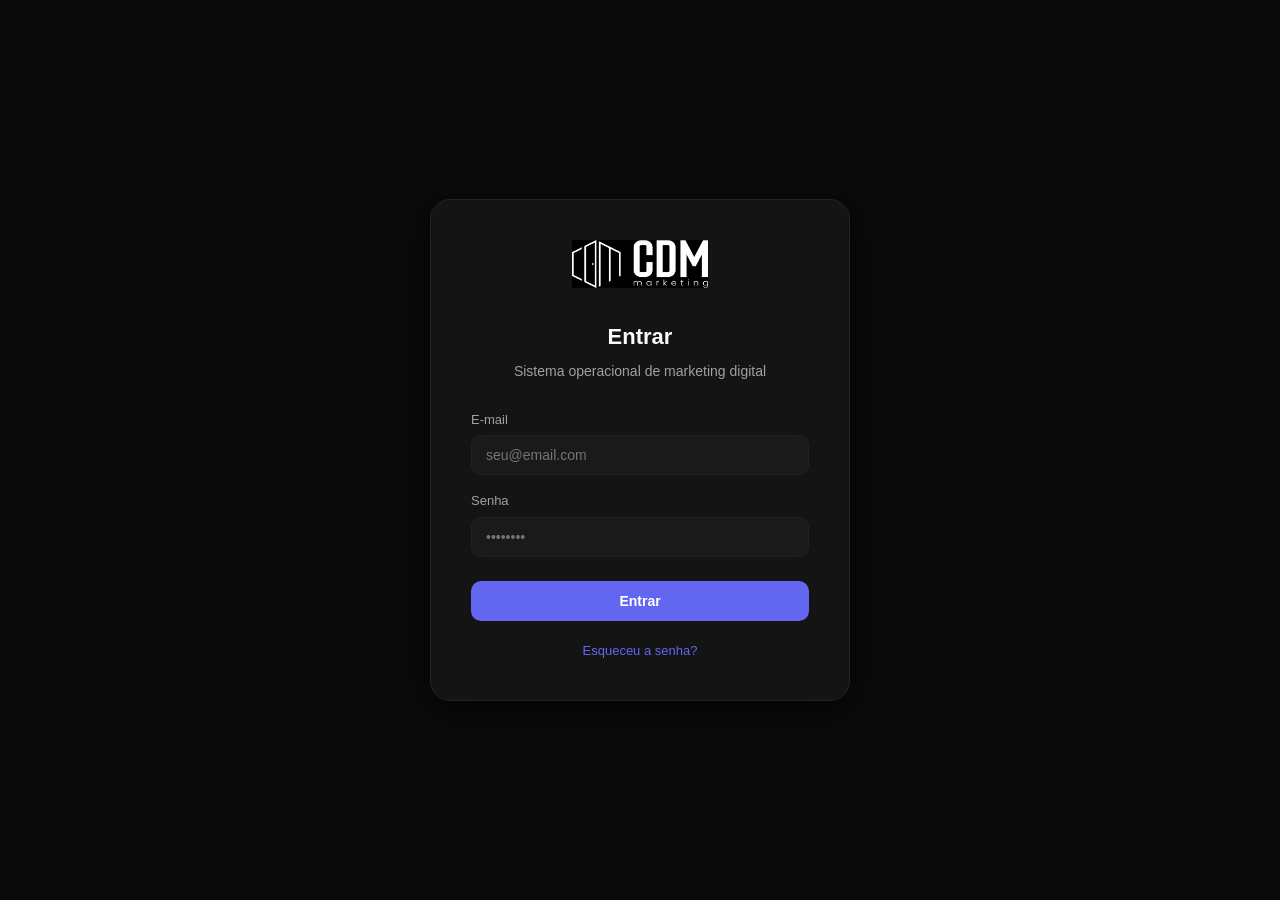
==== commit 2e90a4ea: "fix: nao enviar created_by ao criar notas (usa author_id) Co-authored-by: Cursor <cursoragent@cursor" ====
--- a/app.html
+++ b/app.html
@@ -8,7 +8,7 @@
   <link rel="preconnect" href="https://fonts.googleapis.com">
   <link rel="preconnect" href="https://fonts.gstatic.com" crossorigin>
   <link href="https://fonts.googleapis.com/css2?family=Inter:wght@300;400;500;600;700&display=swap" rel="stylesheet">
-  <link rel="stylesheet" href="css/style.css?v=20260626e">
+  <link rel="stylesheet" href="css/style.css?v=20260627b">
   <link rel="stylesheet" href="css/auth.css?v=20260619e">
 </head>
 <body>
@@ -107,6 +107,6 @@
   </div>
 
   <script src="js/vendor/supabase.min.js"></script>
-  <script type="module" src="js/app.js?v=20260626e"></script>
+  <script type="module" src="js/app.js?v=20260627c"></script>
 </body>
 </html>
--- a/css/style.css
+++ b/css/style.css
@@ -3068,7 +3068,54 @@
 .note-card-title {
   font-size: 15px;
   font-weight: 600;
+  margin-bottom: 0;
+  flex: 1;
+}
+
+.note-card-header {
+  display: flex;
+  align-items: flex-start;
+  gap: 8px;
   margin-bottom: 8px;
+}
+
+.note-card-meta {
+  display: flex;
+  flex-wrap: wrap;
+  gap: 8px 12px;
+  margin-top: 12px;
+  font-size: 11px;
+  color: var(--text-tertiary);
+}
+
+.note-meta-item { white-space: nowrap; }
+.note-assignee { color: var(--accent); font-weight: 500; }
+
+.note-type-badge {
+  font-size: 10px;
+  font-weight: 600;
+  text-transform: uppercase;
+  letter-spacing: 0.04em;
+  padding: 2px 8px;
+  border-radius: 999px;
+  flex-shrink: 0;
+}
+.note-type-personal { background: rgba(139, 92, 246, 0.15); color: #a78bfa; }
+.note-type-general { background: rgba(59, 130, 246, 0.15); color: #60a5fa; }
+
+.notes-panel.hidden { display: none; }
+.notes-panel-toolbar {
+  display: flex;
+  align-items: center;
+  justify-content: space-between;
+  gap: 16px;
+  margin: 16px 0 20px;
+  flex-wrap: wrap;
+}
+.notes-panel-desc {
+  margin: 0;
+  font-size: 13px;
+  color: var(--text-secondary);
 }
 
 .note-card-content {
